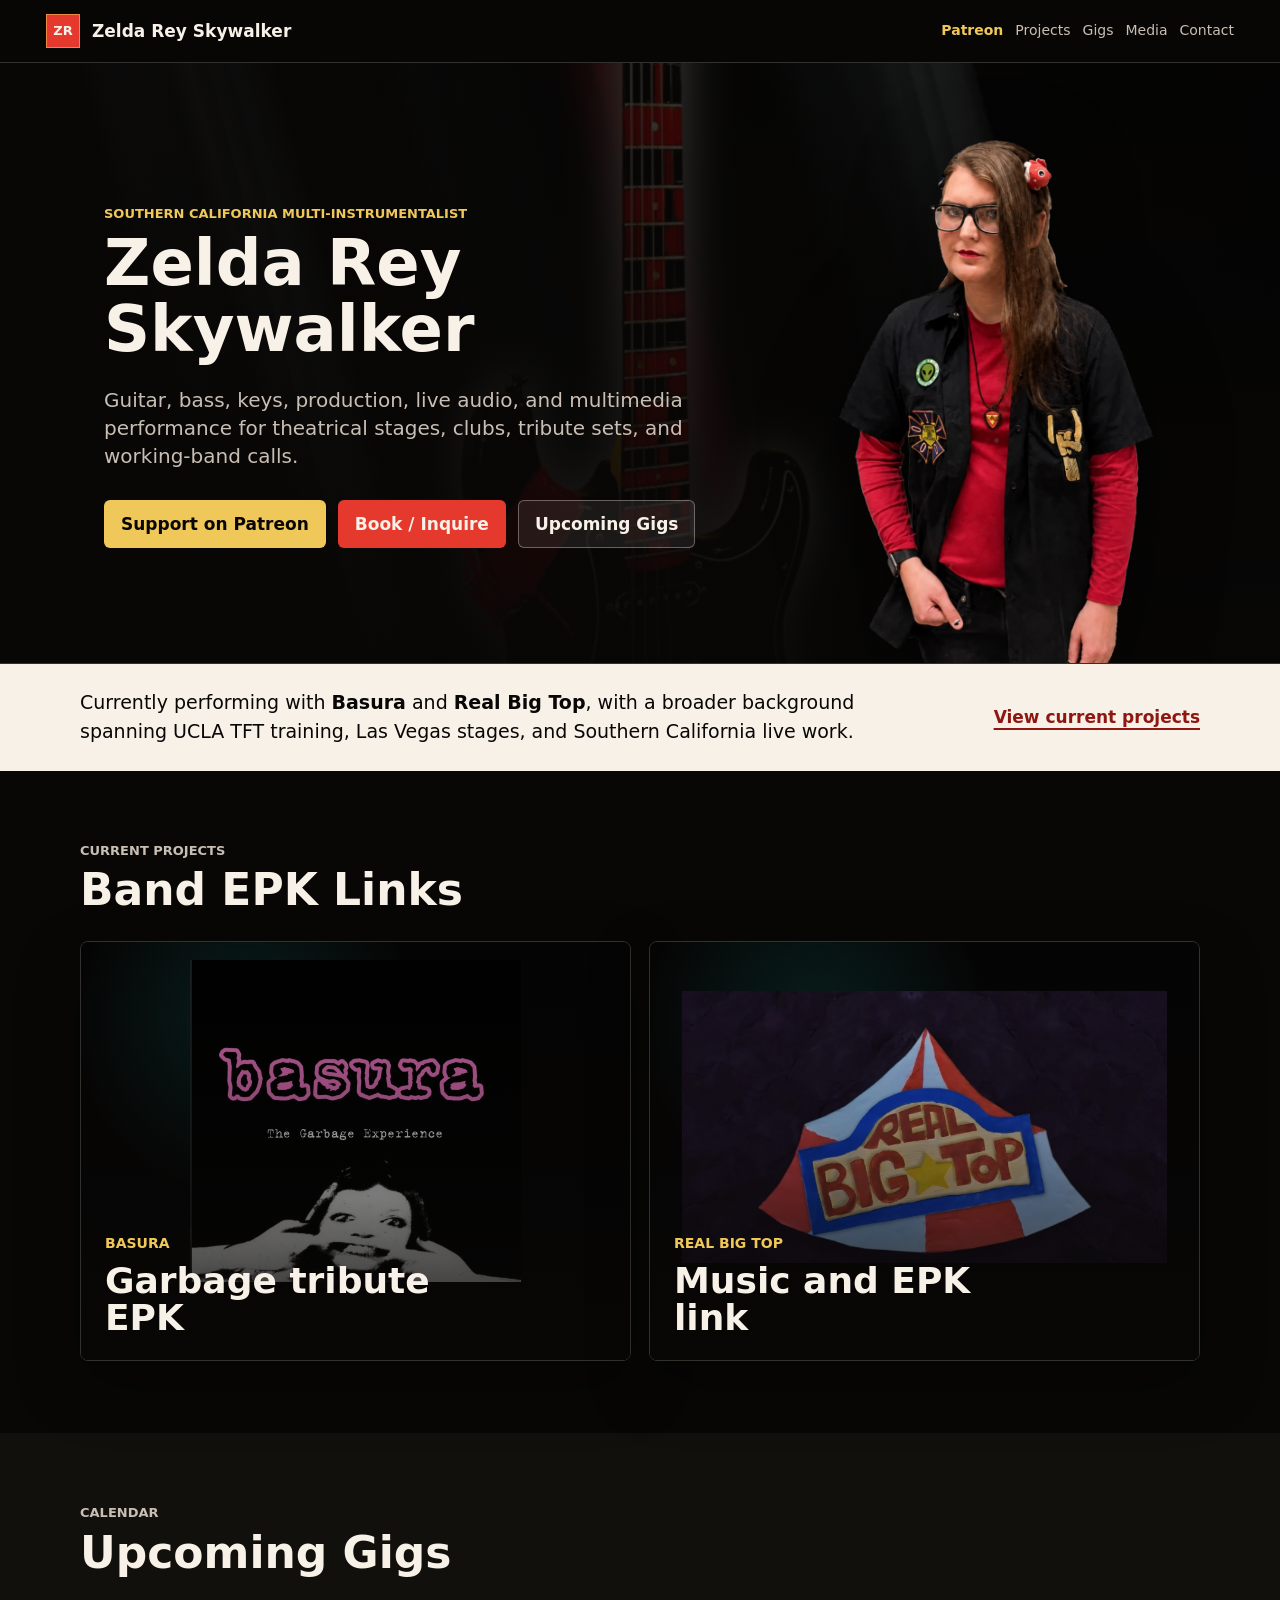
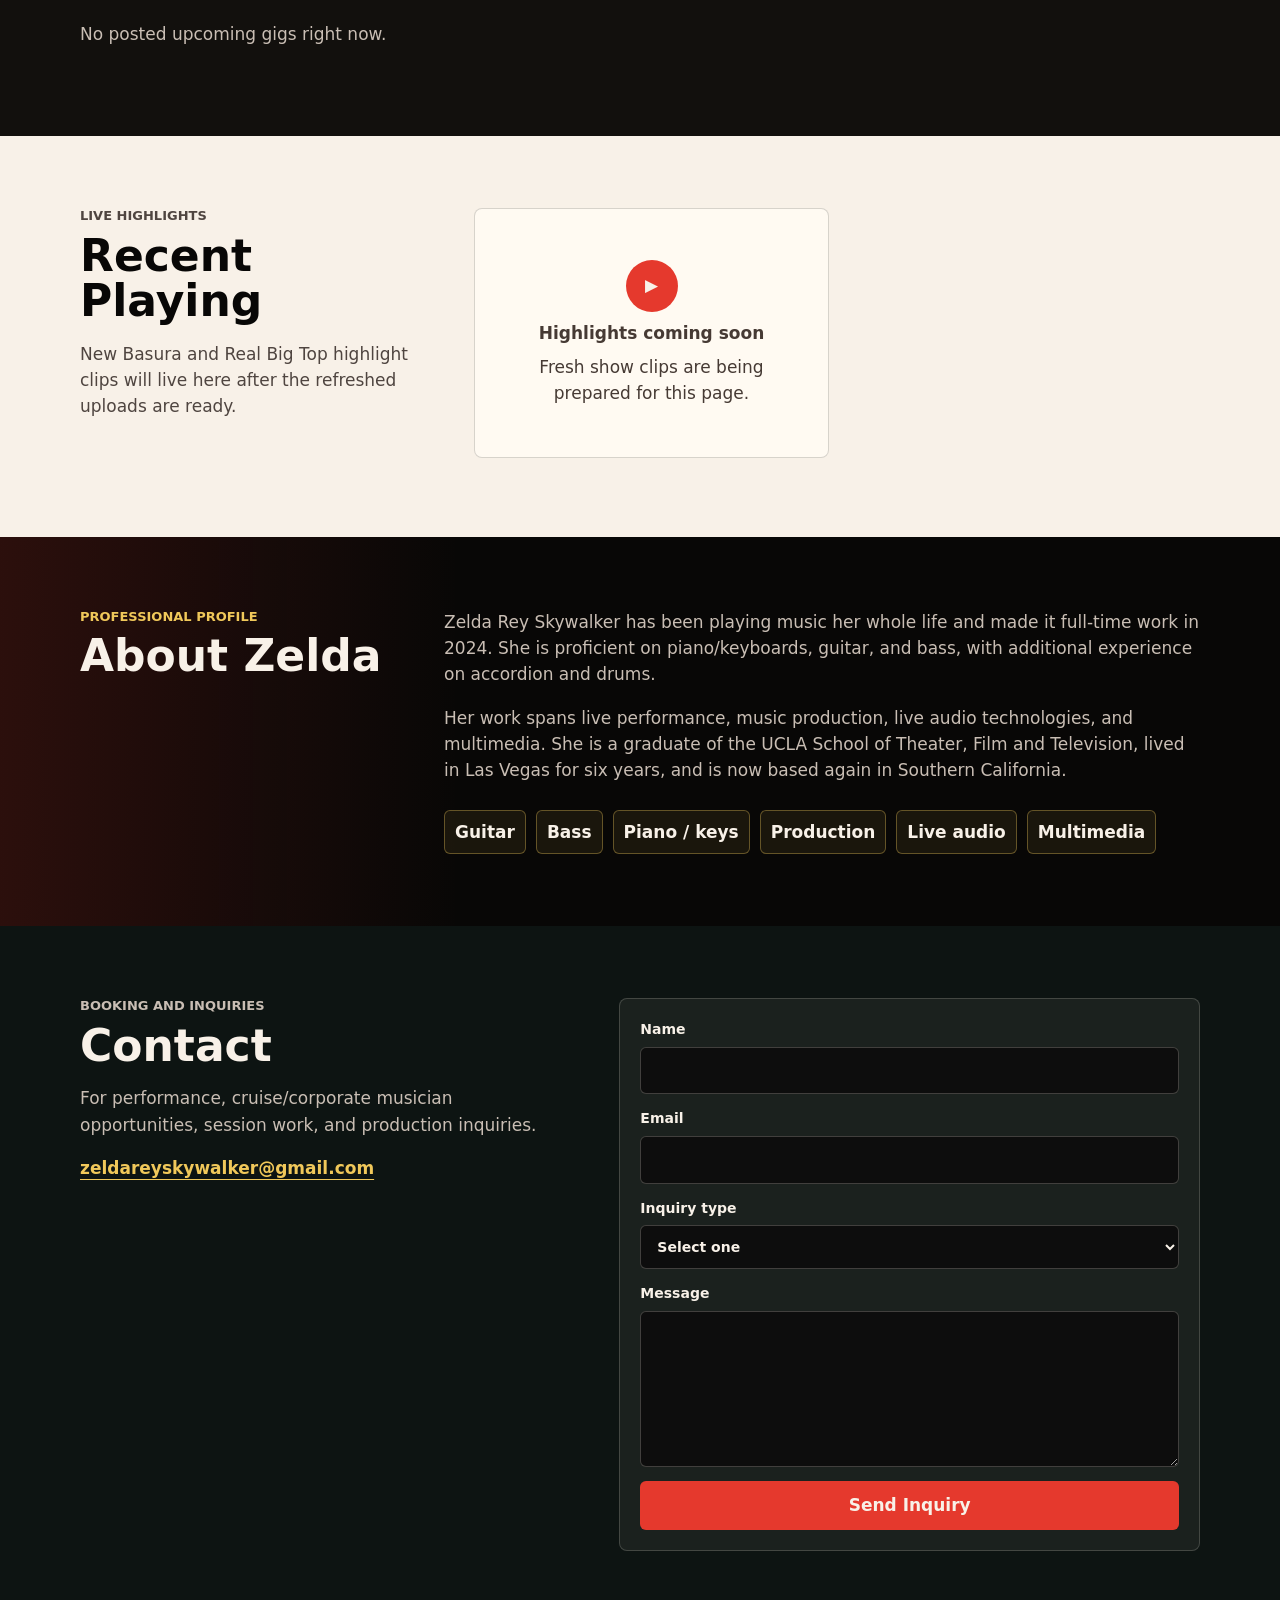
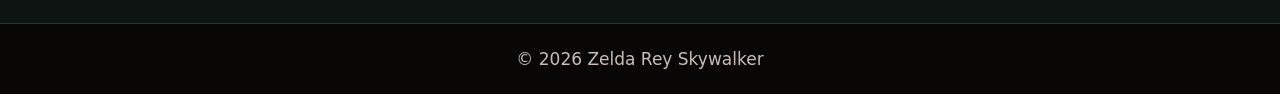
==== index.html @ 0ec8d5be "Add Patreon links" ====
<!doctype html>
<html lang="en">
  <head>
    <meta charset="utf-8">
    <meta name="viewport" content="width=device-width, initial-scale=1">
    <title>Zelda Rey Skywalker | Musician EPK</title>
    <meta
      name="description"
      content="Zelda Rey Skywalker is a Southern California musician available for guitar, bass, keys, live performance, production, and multimedia work."
    >
    <meta property="og:title" content="Zelda Rey Skywalker | Musician EPK">
    <meta
      property="og:description"
      content="Guitar, bass, keys, production, live audio, and multimedia performance."
    >
    <meta property="og:type" content="website">
    <meta property="og:image" content="assets/zelda-stage-headshot.webp">
    <link rel="icon" href="assets/favicon.svg" type="image/svg+xml">
    <link rel="stylesheet" href="styles.css">
  </head>
  <body>
    <a class="skip-link" href="#main">Skip to content</a>

    <header class="site-header" aria-label="Primary">
      <a class="brand" href="#top" aria-label="Zelda Rey Skywalker home">
        <span class="brand-mark" aria-hidden="true">ZR</span>
        <span>Zelda Rey Skywalker</span>
      </a>
      <nav class="nav-links" aria-label="Site">
        <a class="nav-patreon" href="https://www.patreon.com/cw/ZeldaReySkywalker/posts" target="_blank" rel="noreferrer">Patreon</a>
        <a href="#projects">Projects</a>
        <a href="#gigs">Gigs</a>
        <a href="#media">Media</a>
        <a href="#contact">Contact</a>
      </nav>
    </header>

    <main id="main">
      <section class="hero" id="top" aria-labelledby="hero-title">
        <img
          class="hero-bg"
          src="assets/guitar-lights.webp"
          alt=""
          width="1800"
          height="1200"
          aria-hidden="true"
        >
        <div class="hero-inner">
          <div class="hero-copy">
            <p class="eyebrow">Southern California multi-instrumentalist</p>
            <h1 id="hero-title"><span>Zelda Rey</span><span>Skywalker</span></h1>
            <p class="lede">
              Guitar, bass, keys, production, live audio, and multimedia performance
              for theatrical stages, clubs, tribute sets, and working-band calls.
            </p>
            <div class="hero-actions" aria-label="Primary actions">
              <a class="button button-support" href="https://www.patreon.com/cw/ZeldaReySkywalker/posts" target="_blank" rel="noreferrer">Support on Patreon</a>
              <a class="button button-primary" href="#contact">Book / Inquire</a>
              <a class="button button-secondary" href="#gigs">Upcoming Gigs</a>
            </div>
          </div>

          <div class="hero-portrait" aria-label="Portrait of Zelda Rey Skywalker">
            <img
              src="assets/zelda-promo-cutout.webp"
              alt="Zelda Rey Skywalker in a black shirt and red top"
              width="900"
              height="1200"
            >
          </div>
        </div>
      </section>

      <section class="section intro-band" aria-label="Current focus">
        <div class="section-inner intro-grid">
          <p>
            Currently performing with <strong>Basura</strong> and
            <strong>Real Big Top</strong>, with a broader background spanning
            UCLA TFT training, Las Vegas stages, and Southern California live work.
          </p>
          <a class="inline-link" href="#projects">View current projects</a>
        </div>
      </section>

      <section class="section" id="projects" aria-labelledby="projects-title">
        <div class="section-inner">
          <div class="section-heading">
            <p class="eyebrow">Current projects</p>
            <h2 id="projects-title">Band EPK Links</h2>
          </div>

          <div class="project-grid">
            <a
              class="project-card project-card-logo project-card-basura"
              href="https://basuragarbagetribute.bandzoogle.com/"
              target="_blank"
              rel="noreferrer"
            >
              <img
                src="assets/basura-logo.webp"
                alt="Basura logo"
                width="1200"
                height="1166"
                loading="lazy"
              >
              <span class="project-label">Basura</span>
              <strong>Garbage tribute EPK</strong>
            </a>

            <a
              class="project-card project-card-logo project-card-rbt"
              href="https://distrokid.com/hyperfollow/realbigtop/greatest-bits-volume-one-2"
              target="_blank"
              rel="noreferrer"
            >
              <img
                src="assets/real-big-top-logo.webp"
                alt="Real Big Top logo"
                width="1280"
                height="720"
                loading="lazy"
              >
              <span class="project-label">Real Big Top</span>
              <strong>Music and EPK link</strong>
            </a>
          </div>
        </div>
      </section>

      <section class="section gigs-section" id="gigs" aria-labelledby="gigs-title">
        <div class="section-inner">
          <div class="section-heading heading-split">
            <div>
              <p class="eyebrow">Calendar</p>
              <h2 id="gigs-title">Upcoming Gigs</h2>
            </div>
          </div>

          <div class="gig-list" id="gig-list" aria-live="polite">
            <p class="loading">Loading upcoming dates...</p>
          </div>

          <noscript>
            <p class="fallback-note">Enable JavaScript to view the current gig list.</p>
          </noscript>
        </div>
      </section>

      <section class="section media-section" id="media" aria-labelledby="media-title">
        <div class="section-inner media-layout">
          <div class="section-heading">
            <p class="eyebrow">Live highlights</p>
            <h2 id="media-title">Recent Playing</h2>
            <p>
              New Basura and Real Big Top highlight clips will live here after
              the refreshed uploads are ready.
            </p>
          </div>

          <div class="video-grid" id="video-grid" aria-live="polite">
            <div class="empty-state">
              <span aria-hidden="true">▶</span>
              <strong>Highlights coming soon</strong>
              <p>Fresh show clips are being prepared for this page.</p>
            </div>
          </div>
        </div>
      </section>

      <section class="section about-section" id="about" aria-labelledby="about-title">
        <div class="section-inner about-grid">
          <div>
            <p class="eyebrow">Professional profile</p>
            <h2 id="about-title">About Zelda</h2>
          </div>
          <div class="about-copy">
            <p>
              Zelda Rey Skywalker has been playing music her whole life and made
              it full-time work in 2024. She is proficient on piano/keyboards,
              guitar, and bass, with additional experience on accordion and drums.
            </p>
            <p>
              Her work spans live performance, music production, live audio
              technologies, and multimedia. She is a graduate of the UCLA
              School of Theater, Film and Television, lived in Las Vegas for six
              years, and is now based again in Southern California.
            </p>

            <ul class="skill-list" aria-label="Skills">
              <li>Guitar</li>
              <li>Bass</li>
              <li>Piano / keys</li>
              <li>Production</li>
              <li>Live audio</li>
              <li>Multimedia</li>
            </ul>
          </div>
        </div>
      </section>

      <section class="section contact-section" id="contact" aria-labelledby="contact-title">
        <div class="section-inner contact-grid">
          <div class="contact-copy">
            <p class="eyebrow">Booking and inquiries</p>
            <h2 id="contact-title">Contact</h2>
            <p>
              For performance, cruise/corporate musician opportunities, session
              work, and production inquiries.
            </p>
            <a class="email-link" href="mailto:zeldareyskywalker@gmail.com?subject=--Zelda%20Website%20Inquiry--">
              zeldareyskywalker@gmail.com
            </a>
          </div>

          <form class="contact-form" name="contact" method="POST" data-netlify="true" netlify-honeypot="bot-field" action="/thank-you.html">
            <input type="hidden" name="form-name" value="contact">
            <input type="hidden" name="subject" value="--Zelda Website Inquiry--">
            <p class="hidden">
              <label>Leave this empty: <input name="bot-field"></label>
            </p>

            <label>
              Name
              <input name="name" autocomplete="name" required>
            </label>

            <label>
              Email
              <input type="email" name="email" autocomplete="email" required>
            </label>

            <label>
              Inquiry type
              <select name="inquiry_type" required>
                <option value="">Select one</option>
                <option>Booking</option>
                <option>Cruise / corporate work</option>
                <option>Session / production</option>
                <option>Press / EPK</option>
                <option>Other</option>
              </select>
            </label>

            <label>
              Message
              <textarea name="message" rows="6" required></textarea>
            </label>

            <button class="button button-primary" type="submit">Send Inquiry</button>
          </form>
        </div>
      </section>
    </main>

    <footer class="site-footer">
      <p>© <span id="year"></span> Zelda Rey Skywalker</p>
    </footer>

    <script src="app.js" defer></script>
  </body>
</html>
---- styles.css ----
:root {
  color-scheme: dark;
  --ink: #080706;
  --ink-soft: #14100e;
  --paper: #f8f1e8;
  --muted: #c9beb4;
  --red: #e5392d;
  --red-dark: #8f1712;
  --teal: #14b7ad;
  --gold: #f0c85a;
  --coral: #ef7d52;
  --line: rgba(248, 241, 232, 0.18);
  --shadow: 0 24px 60px rgba(0, 0, 0, 0.34);
  --max: 1120px;
}

* {
  box-sizing: border-box;
}

html {
  scroll-behavior: smooth;
}

body {
  margin: 0;
  background: var(--ink);
  color: var(--paper);
  font-family: Avenir Next, Avenir, Inter, Segoe UI, system-ui, sans-serif;
  font-size: 17px;
  line-height: 1.55;
  overflow-x: hidden;
}

img {
  display: block;
  max-width: 100%;
  height: auto;
}

a {
  color: inherit;
}

button,
input,
select,
textarea {
  font: inherit;
}

.skip-link {
  position: absolute;
  left: 16px;
  top: 12px;
  z-index: 20;
  transform: translateY(-150%);
  background: var(--paper);
  color: var(--ink);
  padding: 8px 12px;
}

.skip-link:focus {
  transform: translateY(0);
}

.site-header {
  position: sticky;
  top: 0;
  z-index: 10;
  display: flex;
  align-items: center;
  justify-content: space-between;
  gap: 24px;
  padding: 14px clamp(18px, 4vw, 46px);
  background: rgba(8, 7, 6, 0.78);
  border-bottom: 1px solid var(--line);
  backdrop-filter: blur(18px);
}

.brand,
.nav-links {
  display: flex;
  align-items: center;
  gap: 12px;
}

.brand {
  text-decoration: none;
  font-weight: 800;
}

.brand-mark {
  display: grid;
  place-items: center;
  width: 34px;
  height: 34px;
  border: 1px solid rgba(240, 200, 90, 0.55);
  background: var(--red);
  color: var(--paper);
  font-size: 13px;
}

.nav-links a {
  color: var(--muted);
  font-size: 14px;
  text-decoration: none;
}

.nav-links a:hover,
.nav-links a:focus-visible {
  color: var(--paper);
}

.nav-patreon {
  color: var(--gold) !important;
  font-weight: 850;
}

.nav-patreon:hover,
.nav-patreon:focus-visible {
  color: #ffe18b !important;
}

.hero {
  position: relative;
  min-height: 600px;
  overflow: hidden;
  border-bottom: 1px solid var(--line);
  background: var(--ink);
}

.hero::after {
  content: "";
  position: absolute;
  inset: 0;
  background:
    linear-gradient(90deg, rgba(8, 7, 6, 0.96) 0%, rgba(8, 7, 6, 0.78) 38%, rgba(8, 7, 6, 0.35) 100%),
    linear-gradient(0deg, rgba(8, 7, 6, 0.9), rgba(8, 7, 6, 0.16));
}

.hero-bg {
  position: absolute;
  inset: 0;
  width: 100%;
  height: 100%;
  object-fit: cover;
  object-position: center;
  opacity: 0.78;
}

.hero-inner {
  position: relative;
  z-index: 1;
  display: grid;
  grid-template-columns: minmax(0, 1fr) minmax(280px, 420px);
  gap: 36px;
  align-items: center;
  max-width: var(--max);
  min-height: 600px;
  margin: 0 auto;
  padding: 44px 24px 0;
}

.hero-copy {
  align-self: center;
  max-width: 720px;
  padding: 18px 0 34px;
}

.eyebrow {
  margin: 0 0 10px;
  color: var(--gold);
  font-size: 13px;
  font-weight: 800;
  line-height: 1.2;
  text-transform: uppercase;
}

h1,
h2,
h3,
p {
  overflow-wrap: anywhere;
}

h1,
h2,
h3 {
  margin: 0;
  line-height: 1.02;
  font-weight: 900;
}

h1 {
  max-width: 9ch;
  font-size: 64px;
}

h1 span {
  display: block;
}

h2 {
  font-size: 44px;
}

h3 {
  font-size: 24px;
}

.lede {
  max-width: 680px;
  margin: 24px 0 0;
  color: var(--muted);
  font-size: 20px;
  line-height: 1.4;
}

.hero-actions,
.button-row {
  display: flex;
  flex-wrap: wrap;
  gap: 12px;
  margin-top: 30px;
}

.button {
  display: inline-flex;
  min-height: 44px;
  align-items: center;
  justify-content: center;
  padding: 10px 16px;
  border: 1px solid transparent;
  border-radius: 6px;
  font-weight: 800;
  text-decoration: none;
  cursor: pointer;
}

.button-primary {
  background: var(--red);
  color: var(--paper);
}

.button-primary:hover,
.button-primary:focus-visible {
  background: #ff493b;
}

.button-secondary {
  border-color: rgba(248, 241, 232, 0.34);
  background: rgba(248, 241, 232, 0.08);
  color: var(--paper);
}

.button-secondary:hover,
.button-secondary:focus-visible {
  border-color: var(--teal);
}

.button-support {
  border-color: rgba(240, 200, 90, 0.78);
  background: var(--gold);
  color: var(--ink);
}

.button-support:hover,
.button-support:focus-visible {
  background: #ffe18b;
}

.hero-portrait {
  align-self: end;
  min-height: 500px;
}

.hero-portrait img {
  width: min(360px, 38vw);
  margin-left: auto;
  filter: drop-shadow(0 26px 40px rgba(0, 0, 0, 0.55));
}

.section {
  padding: 72px 24px;
}

.section-inner {
  max-width: var(--max);
  margin: 0 auto;
}

.intro-band {
  padding-top: 24px;
  padding-bottom: 24px;
  background: var(--paper);
  color: var(--ink);
}

.intro-grid {
  display: grid;
  grid-template-columns: minmax(0, 1fr) auto;
  gap: 24px;
  align-items: center;
}

.intro-grid p {
  max-width: 780px;
  margin: 0;
  font-size: 19px;
}

.inline-link {
  color: var(--red-dark);
  font-weight: 850;
  text-decoration-thickness: 2px;
  text-underline-offset: 5px;
  white-space: nowrap;
}

.section-heading {
  max-width: 740px;
  margin-bottom: 28px;
}

.section-heading p {
  color: var(--muted);
}

.heading-split {
  display: flex;
  max-width: none;
  align-items: end;
  justify-content: space-between;
  gap: 24px;
}

.section-note {
  max-width: 320px;
  margin: 0;
  color: var(--muted);
  font-size: 15px;
}

.project-grid {
  display: grid;
  grid-template-columns: repeat(2, minmax(0, 1fr));
  gap: 18px;
}

.project-card {
  position: relative;
  display: grid;
  min-height: 420px;
  overflow: hidden;
  align-content: end;
  padding: 24px;
  border: 1px solid var(--line);
  border-radius: 8px;
  color: var(--paper);
  text-decoration: none;
  box-shadow: var(--shadow);
}

.project-card::after {
  content: "";
  position: absolute;
  inset: 0;
  background: linear-gradient(0deg, rgba(8, 7, 6, 0.95) 0%, rgba(8, 7, 6, 0.46) 46%, rgba(8, 7, 6, 0.12) 100%);
}

.project-card img {
  position: absolute;
  inset: 0;
  width: 100%;
  height: 100%;
  object-fit: cover;
  transition: transform 220ms ease;
}

.project-card-logo img {
  object-fit: contain;
  padding: 32px 32px 78px;
  background:
    radial-gradient(circle at 30% 20%, rgba(20, 183, 173, 0.18), transparent 34%),
    #050404;
}

.project-card-basura img {
  padding-top: 18px;
}

.project-card:hover img,
.project-card:focus-visible img {
  transform: scale(1.04);
}

.project-card-rbt img {
  object-position: 50% 46%;
}

.project-label,
.project-card strong {
  position: relative;
  z-index: 1;
}

.project-label {
  color: var(--gold);
  font-size: 14px;
  font-weight: 900;
  text-transform: uppercase;
}

.project-card strong {
  display: block;
  max-width: 13ch;
  margin-top: 8px;
  font-size: 36px;
  line-height: 1.02;
}

.gigs-section {
  background: #12100d;
}

.gig-list {
  display: grid;
  gap: 12px;
}

.gig-card {
  display: grid;
  grid-template-columns: 160px 1fr auto;
  gap: 18px;
  align-items: center;
  min-height: 88px;
  padding: 16px;
  border: 1px solid var(--line);
  border-left: 5px solid var(--teal);
  border-radius: 8px;
  background: rgba(248, 241, 232, 0.05);
}

.gig-date {
  color: var(--gold);
  font-weight: 900;
}

.gig-band {
  display: block;
  font-weight: 900;
}

.gig-location {
  color: var(--muted);
}

.ticket-link {
  border-color: rgba(20, 183, 173, 0.65);
  color: var(--paper);
}

.loading,
.fallback-note {
  color: var(--muted);
}

.media-section {
  background: var(--paper);
  color: var(--ink);
}

.media-section .eyebrow {
  color: var(--red-dark);
}

.media-section .section-heading p {
  color: #4f4540;
}

.media-layout {
  display: grid;
  grid-template-columns: 360px minmax(0, 1fr);
  gap: 34px;
  align-items: start;
}

.video-grid {
  display: grid;
  grid-template-columns: repeat(2, minmax(0, 1fr));
  gap: 16px;
}

.video-card,
.empty-state {
  min-height: 250px;
  border-radius: 8px;
  border: 1px solid rgba(8, 7, 6, 0.16);
  background: #fffaf2;
}

.empty-state {
  display: grid;
  place-items: center;
  align-content: center;
  gap: 8px;
  padding: 24px;
  color: #463a34;
  text-align: center;
}

.empty-state span {
  display: grid;
  place-items: center;
  width: 52px;
  height: 52px;
  border-radius: 50%;
  background: var(--red);
  color: var(--paper);
}

.empty-state p {
  margin: 0;
}

.video-card {
  overflow: hidden;
}

.video-card iframe {
  width: 100%;
  aspect-ratio: 16 / 9;
  border: 0;
}

.video-card strong {
  display: block;
  padding: 14px;
}

.about-section {
  background:
    linear-gradient(90deg, rgba(229, 57, 45, 0.16), transparent 36%),
    var(--ink);
}

.about-grid {
  display: grid;
  grid-template-columns: 320px minmax(0, 1fr);
  gap: 44px;
}

.about-copy p {
  margin-top: 0;
  color: var(--muted);
}

.skill-list {
  display: flex;
  flex-wrap: wrap;
  gap: 10px;
  padding: 0;
  margin: 26px 0 0;
  list-style: none;
}

.skill-list li {
  padding: 8px 10px;
  border: 1px solid rgba(240, 200, 90, 0.35);
  border-radius: 6px;
  background: rgba(240, 200, 90, 0.08);
  color: var(--paper);
  font-weight: 750;
}

.contact-section {
  background: #0d1412;
}

.contact-grid {
  display: grid;
  grid-template-columns: minmax(0, 0.86fr) minmax(320px, 1fr);
  gap: 40px;
}

.contact-copy p {
  max-width: 480px;
  color: var(--muted);
}

.email-link {
  color: var(--gold);
  font-weight: 850;
  text-underline-offset: 5px;
}

.contact-form {
  display: grid;
  gap: 14px;
  padding: 20px;
  border: 1px solid var(--line);
  border-radius: 8px;
  background: rgba(248, 241, 232, 0.06);
}

.contact-form label {
  display: grid;
  gap: 6px;
  color: var(--paper);
  font-size: 14px;
  font-weight: 800;
}

.contact-form input,
.contact-form select,
.contact-form textarea {
  width: 100%;
  border: 1px solid rgba(248, 241, 232, 0.22);
  border-radius: 6px;
  background: rgba(8, 7, 6, 0.7);
  color: var(--paper);
  padding: 12px;
}

.contact-form textarea {
  resize: vertical;
}

.hidden {
  display: none;
}

.site-footer {
  padding: 22px 24px;
  border-top: 1px solid var(--line);
  color: var(--muted);
  text-align: center;
}

.site-footer p {
  margin: 0;
}

.simple-page {
  display: grid;
  min-height: 100svh;
  place-items: center;
  padding: 24px;
}

.thank-you {
  max-width: 560px;
}

.thank-you p {
  color: var(--muted);
}

@media (max-width: 860px) {
  .site-header,
  .nav-links {
    align-items: flex-start;
  }

  .site-header {
    flex-direction: column;
  }

  .nav-links {
    width: 100%;
    max-width: 380px;
    justify-content: space-between;
    gap: 8px;
  }

  .hero,
  .hero-inner {
    min-height: 540px;
  }

  .hero-inner {
    grid-template-columns: 1fr;
    align-items: center;
    padding-top: 28px;
    padding-bottom: 0;
    overflow: hidden;
  }

  .hero-copy {
    position: relative;
    z-index: 2;
    width: 100%;
    max-width: 580px;
    padding-bottom: 72px;
  }

  h1 {
    font-size: 48px;
  }

  h2 {
    font-size: 36px;
  }

  .lede {
    font-size: 19px;
  }

  .hero-portrait {
    position: absolute;
    right: -52px;
    bottom: 0;
    z-index: 1;
    min-height: 0;
    opacity: 0.62;
  }

  .hero-portrait img {
    width: min(320px, 72vw);
    margin: 0 auto;
  }

  .intro-grid,
  .project-grid,
  .media-layout,
  .about-grid,
  .contact-grid {
    grid-template-columns: 1fr;
  }

  .heading-split {
    display: block;
  }

  .project-card {
    min-height: 340px;
  }

  .gig-card {
    grid-template-columns: 1fr;
  }

  .video-grid {
    grid-template-columns: 1fr;
  }
}

@media (max-width: 520px) {
  body {
    font-size: 16px;
  }

  .brand {
    font-size: 15px;
  }

  .site-header {
    padding-left: 18px;
    padding-right: 18px;
  }

  .nav-links {
    display: grid;
    grid-template-columns: repeat(5, minmax(0, 1fr));
    width: 100%;
    max-width: 430px;
  }

  .nav-links a:nth-child(2),
  .nav-links a:nth-child(3),
  .nav-links a:nth-child(4) {
    text-align: center;
  }

  .nav-links a:nth-child(5) {
    text-align: right;
  }

  .nav-links a {
    font-size: 13px;
  }

  h1 {
    font-size: 40px;
  }

  h2 {
    font-size: 31px;
  }

  .section {
    padding: 54px 18px;
  }

  .hero,
  .hero-inner {
    min-height: 500px;
  }

  .hero-inner {
    padding-left: 20px;
    padding-right: 20px;
    max-width: 100vw;
  }

  .hero-copy {
    max-width: 340px;
    padding-bottom: 54px;
  }

  h1,
  .lede,
  .intro-grid p {
    max-width: 340px;
  }

  .hero-actions {
    width: 100%;
    max-width: 340px;
  }

  .hero-portrait {
    right: -28px;
    opacity: 0.46;
  }

  .hero-portrait img {
    width: min(270px, 68vw);
  }

  .inline-link {
    white-space: normal;
  }

  .intro-band {
    padding-top: 20px;
    padding-bottom: 20px;
  }

  .button,
  .contact-form button {
    width: 100%;
  }

  .project-card strong {
    font-size: 30px;
  }
}
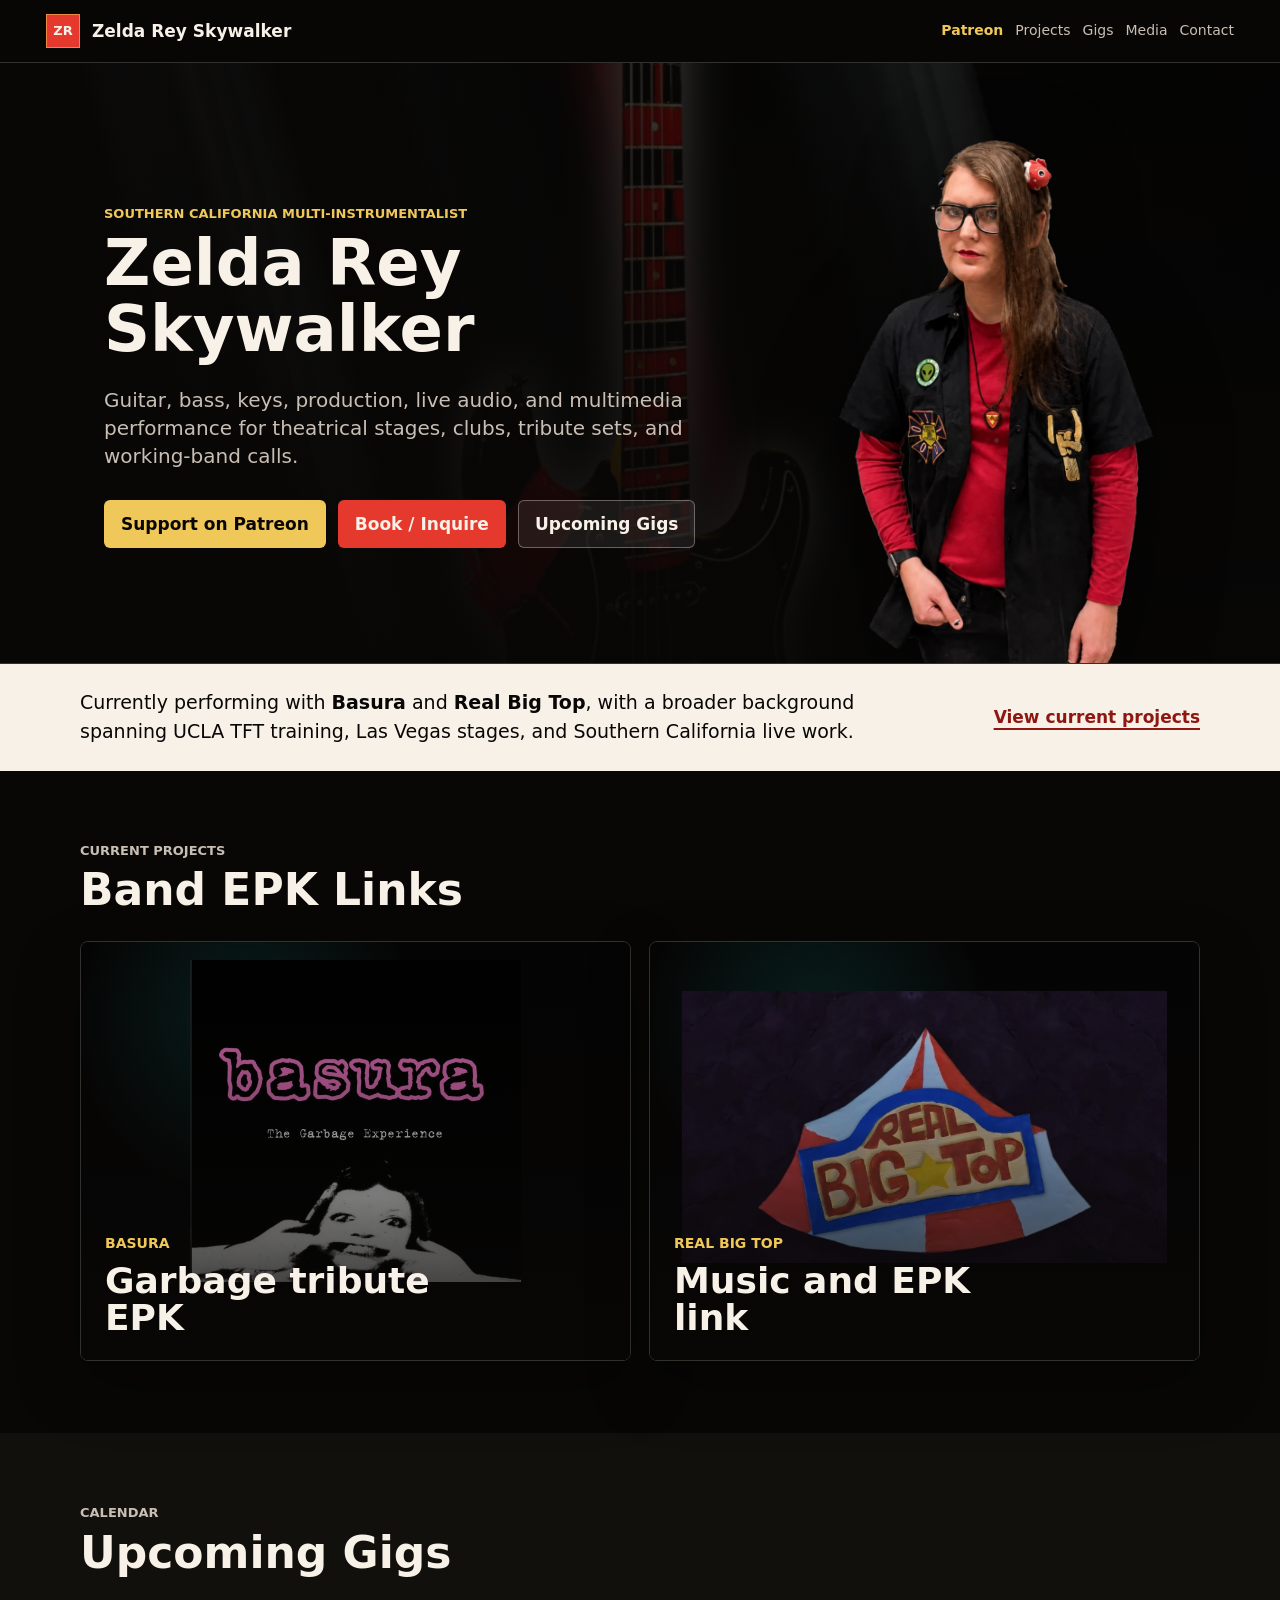
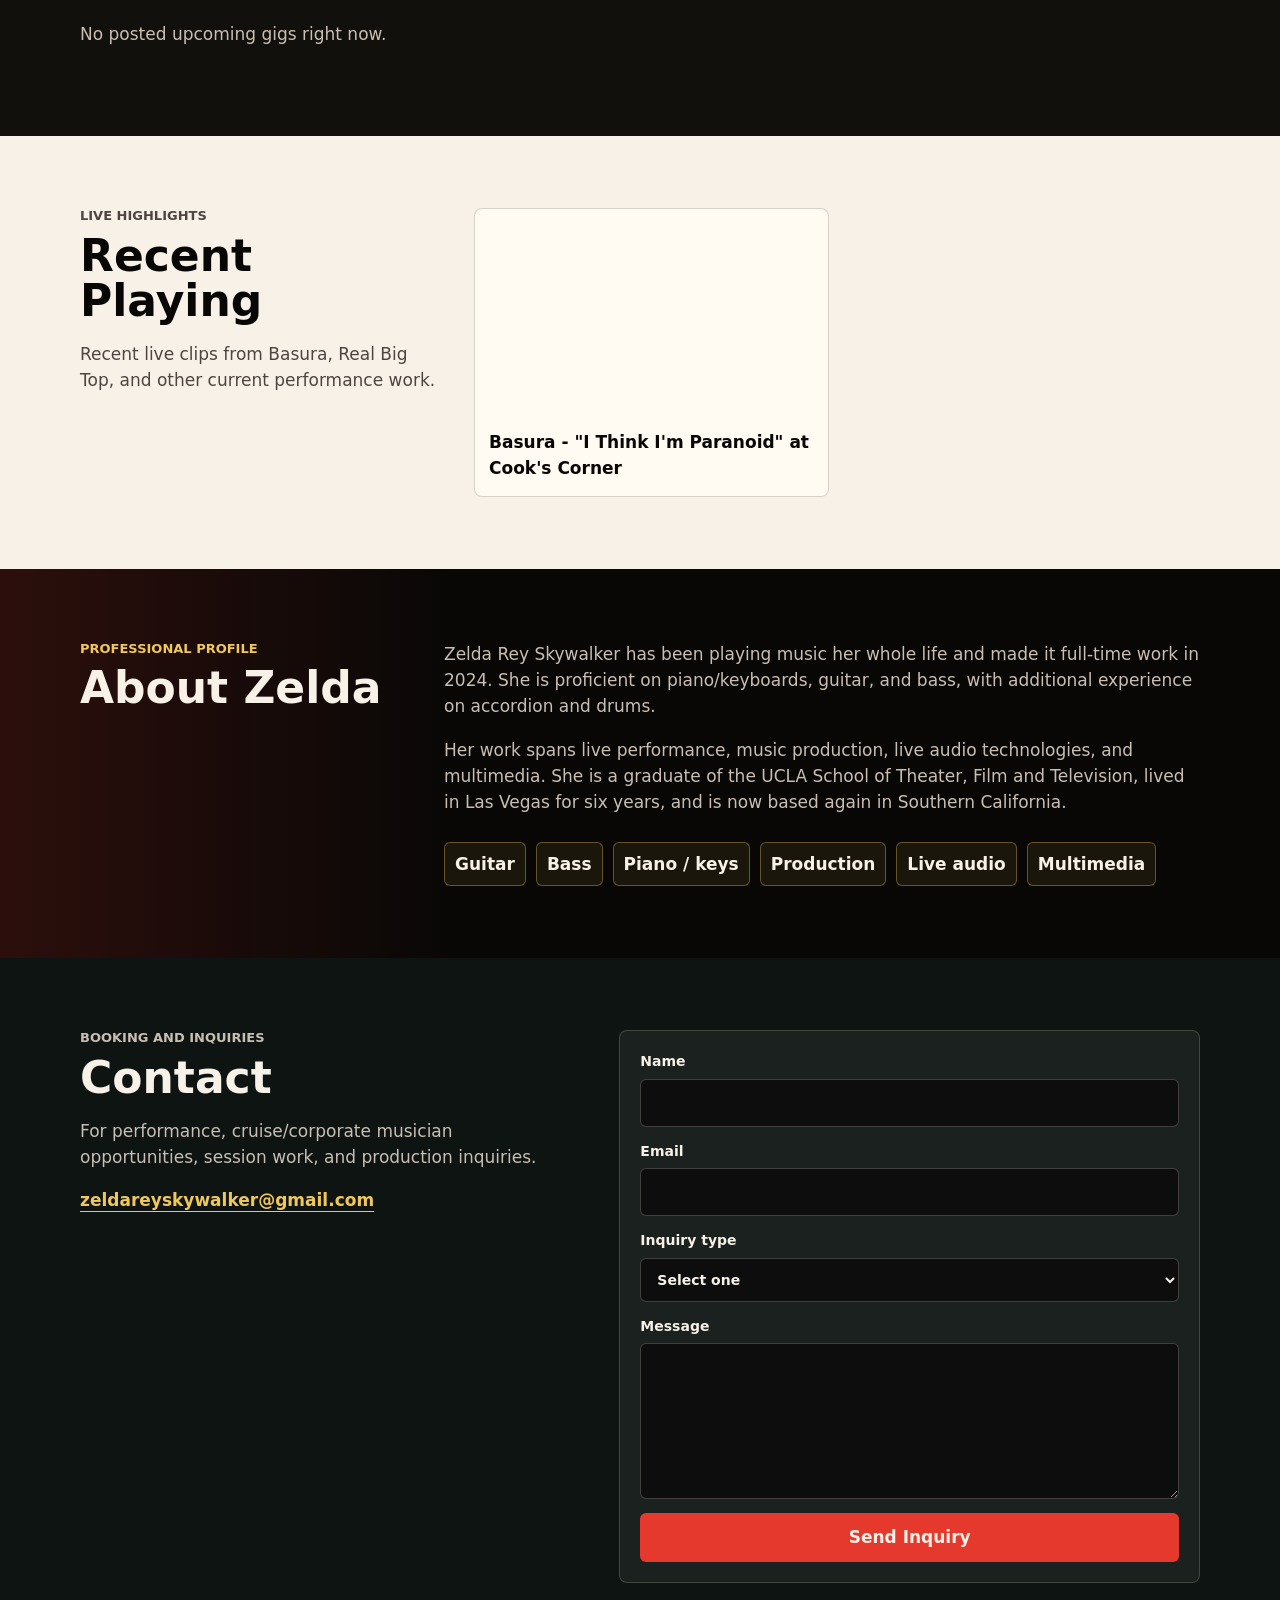
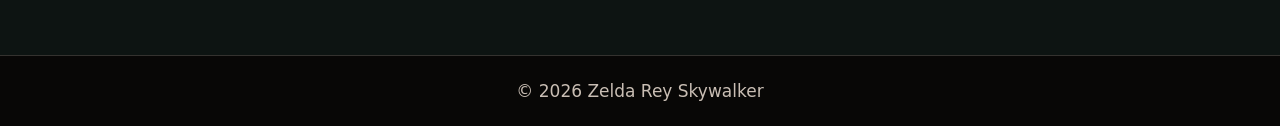
==== commit 7a110ce5: "Add Basura Cook's Corner video" ====
--- a/index.html
+++ b/index.html
@@ -152,8 +152,8 @@
             <p class="eyebrow">Live highlights</p>
             <h2 id="media-title">Recent Playing</h2>
             <p>
-              New Basura and Real Big Top highlight clips will live here after
-              the refreshed uploads are ready.
+              Recent live clips from Basura, Real Big Top, and other current
+              performance work.
             </p>
           </div>
 
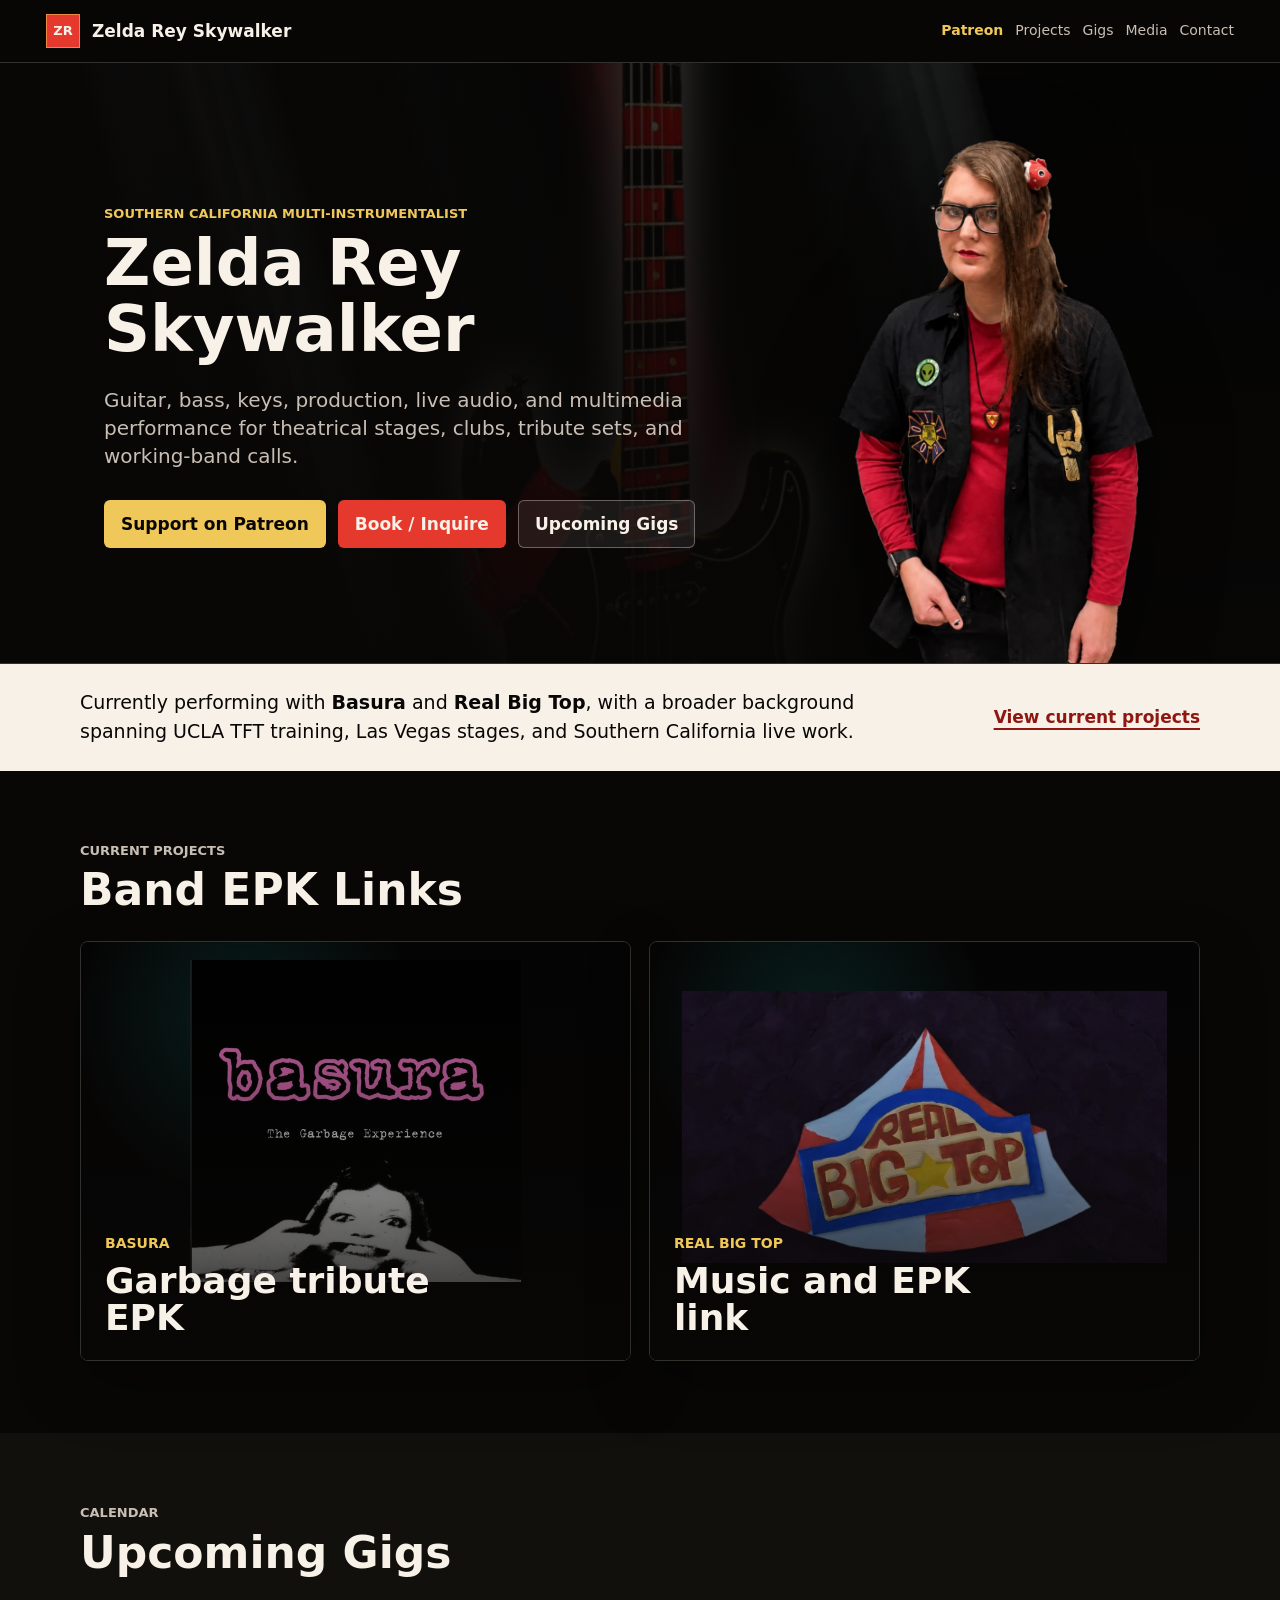
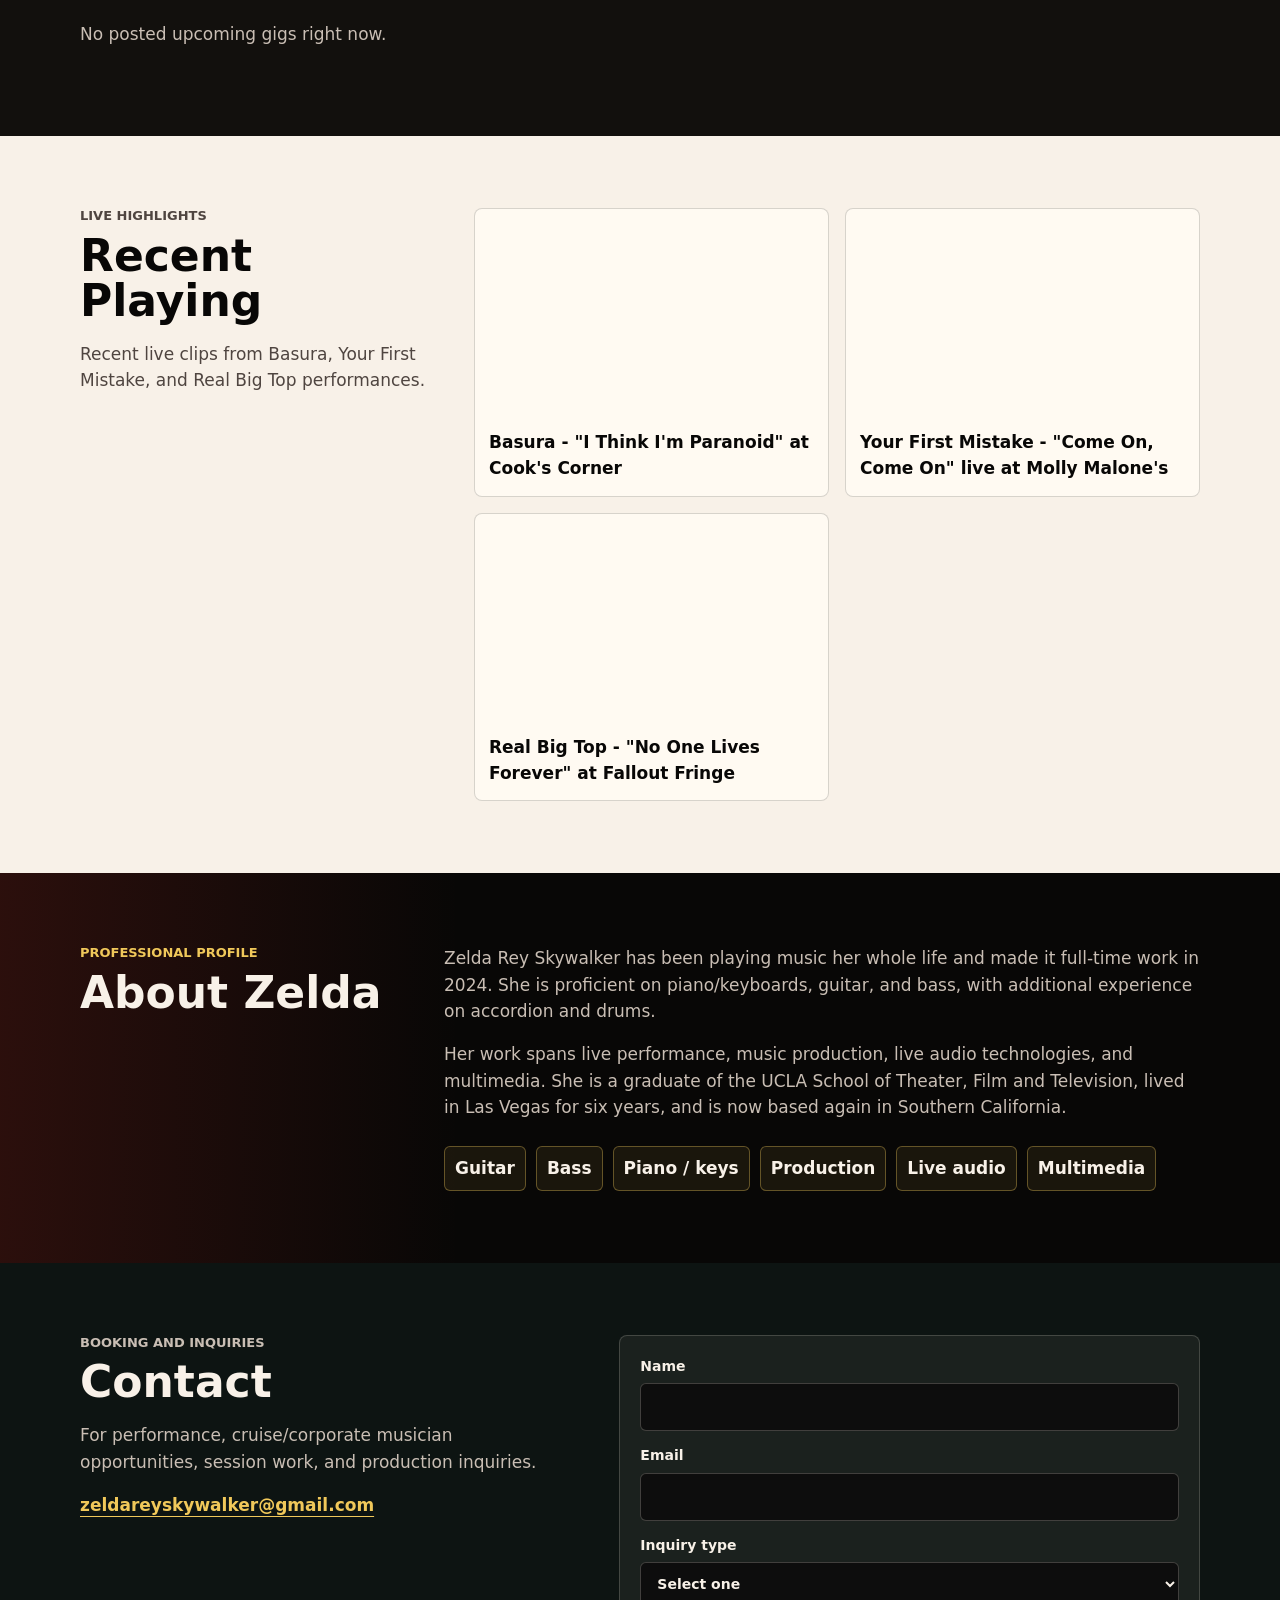
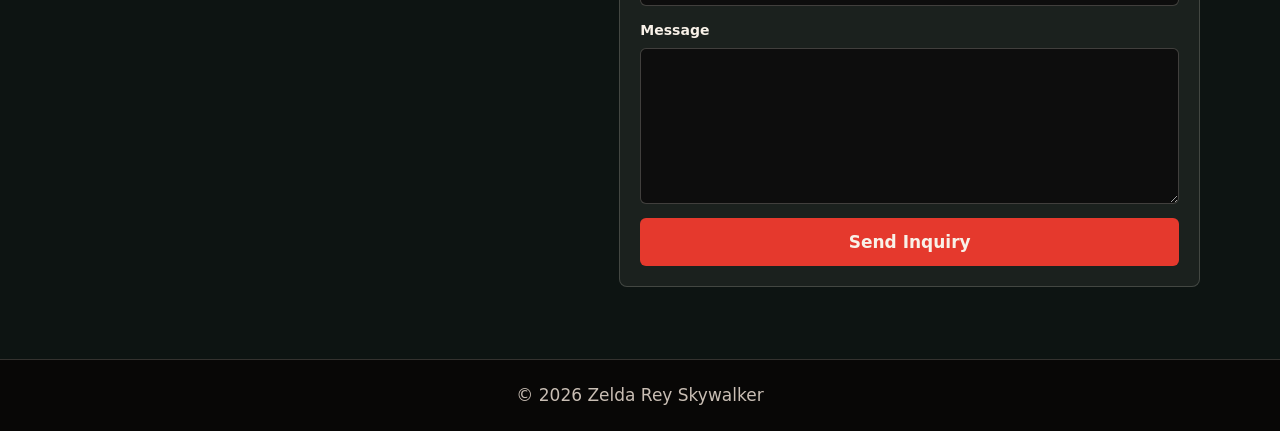
==== commit 49fcec6a: "Feature three live performance videos" ====
--- a/index.html
+++ b/index.html
@@ -152,8 +152,8 @@
             <p class="eyebrow">Live highlights</p>
             <h2 id="media-title">Recent Playing</h2>
             <p>
-              Recent live clips from Basura, Real Big Top, and other current
-              performance work.
+              Recent live clips from Basura, Your First Mistake, and Real Big
+              Top performances.
             </p>
           </div>
 
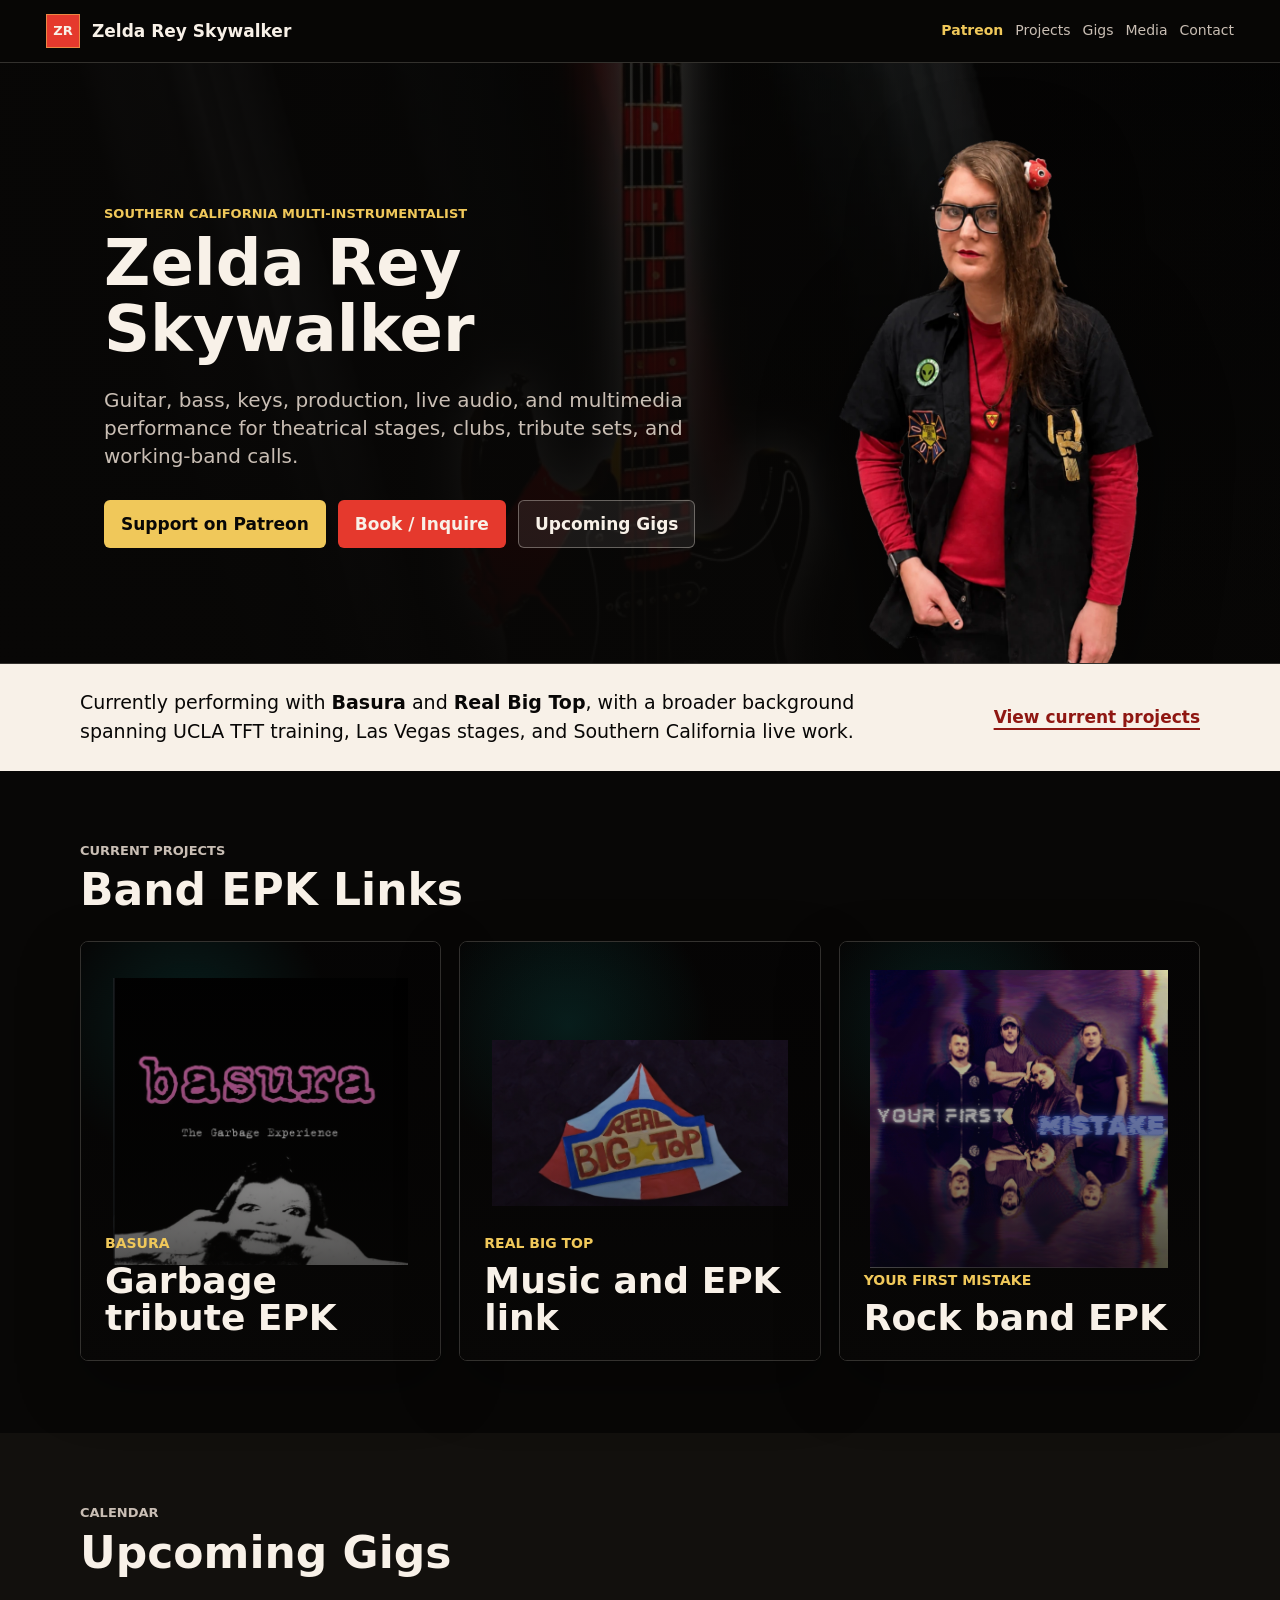
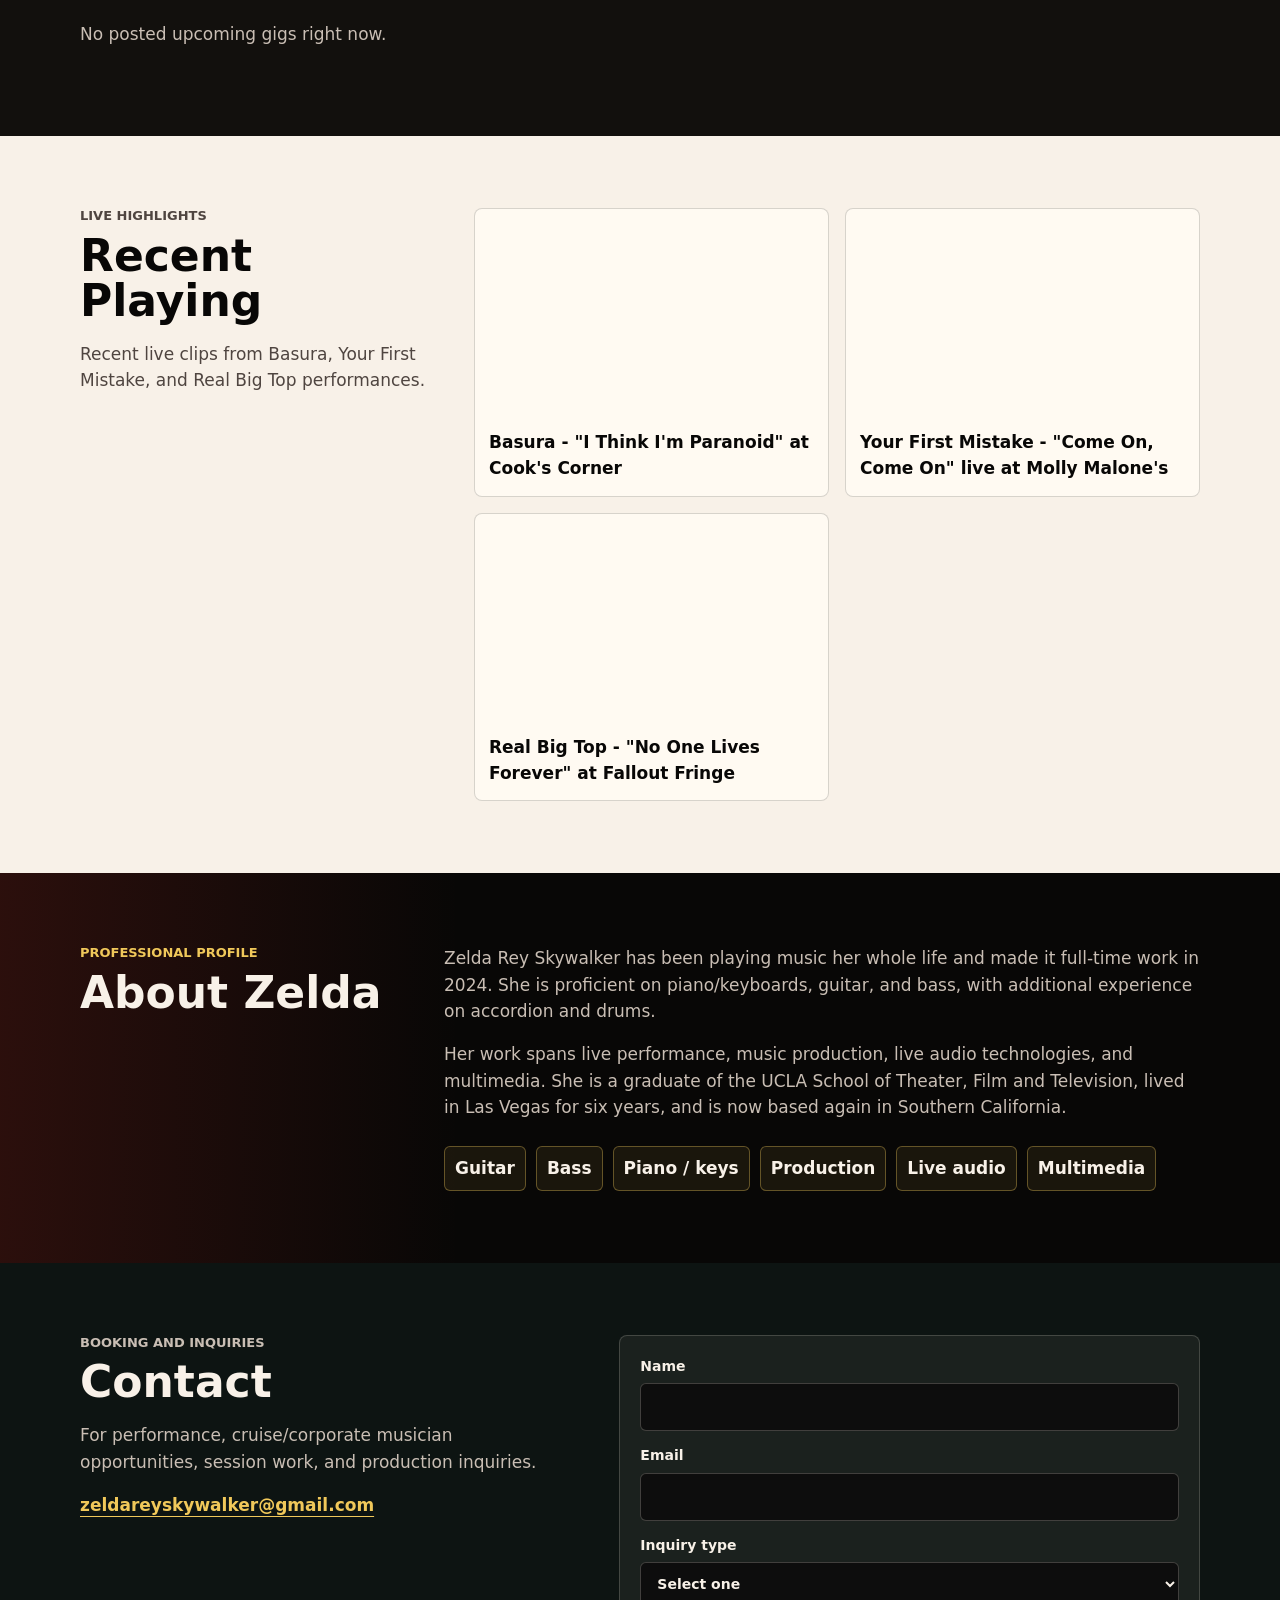
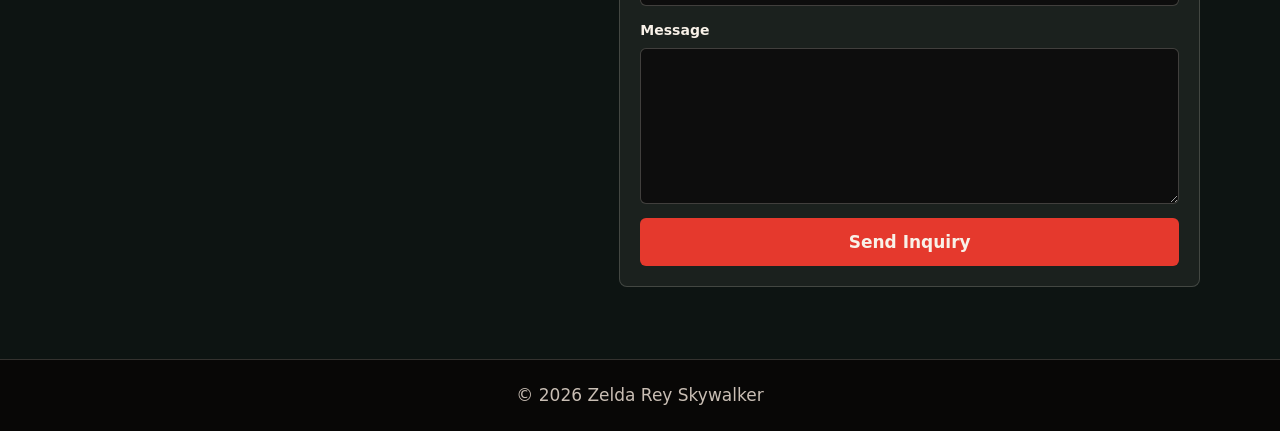
==== commit d06a9481: "Add Your First Mistake EPK link" ====
--- a/index.html
+++ b/index.html
@@ -109,7 +109,7 @@
 
             <a
               class="project-card project-card-logo project-card-rbt"
-              href="https://distrokid.com/hyperfollow/realbigtop/greatest-bits-volume-one-2"
+              href="https://realbigtop.com/"
               target="_blank"
               rel="noreferrer"
             >
@@ -123,6 +123,23 @@
               <span class="project-label">Real Big Top</span>
               <strong>Music and EPK link</strong>
             </a>
+
+            <a
+              class="project-card project-card-logo project-card-yfm"
+              href="https://yfm.zeldareyskywalker.com/"
+              target="_blank"
+              rel="noreferrer"
+            >
+              <img
+                src="assets/your-first-mistake-cover.jpg"
+                alt="Your First Mistake Mistake #1 EP cover"
+                width="1200"
+                height="1200"
+                loading="lazy"
+              >
+              <span class="project-label">Your First Mistake</span>
+              <strong>Rock band EPK</strong>
+            </a>
           </div>
         </div>
       </section>
--- a/styles.css
+++ b/styles.css
@@ -344,7 +344,7 @@
 
 .project-grid {
   display: grid;
-  grid-template-columns: repeat(2, minmax(0, 1fr));
+  grid-template-columns: repeat(3, minmax(0, 1fr));
   gap: 18px;
 }
 
@@ -397,6 +397,10 @@
 
 .project-card-rbt img {
   object-position: 50% 46%;
+}
+
+.project-card-yfm img {
+  padding: 28px 28px 92px;
 }
 
 .project-label,
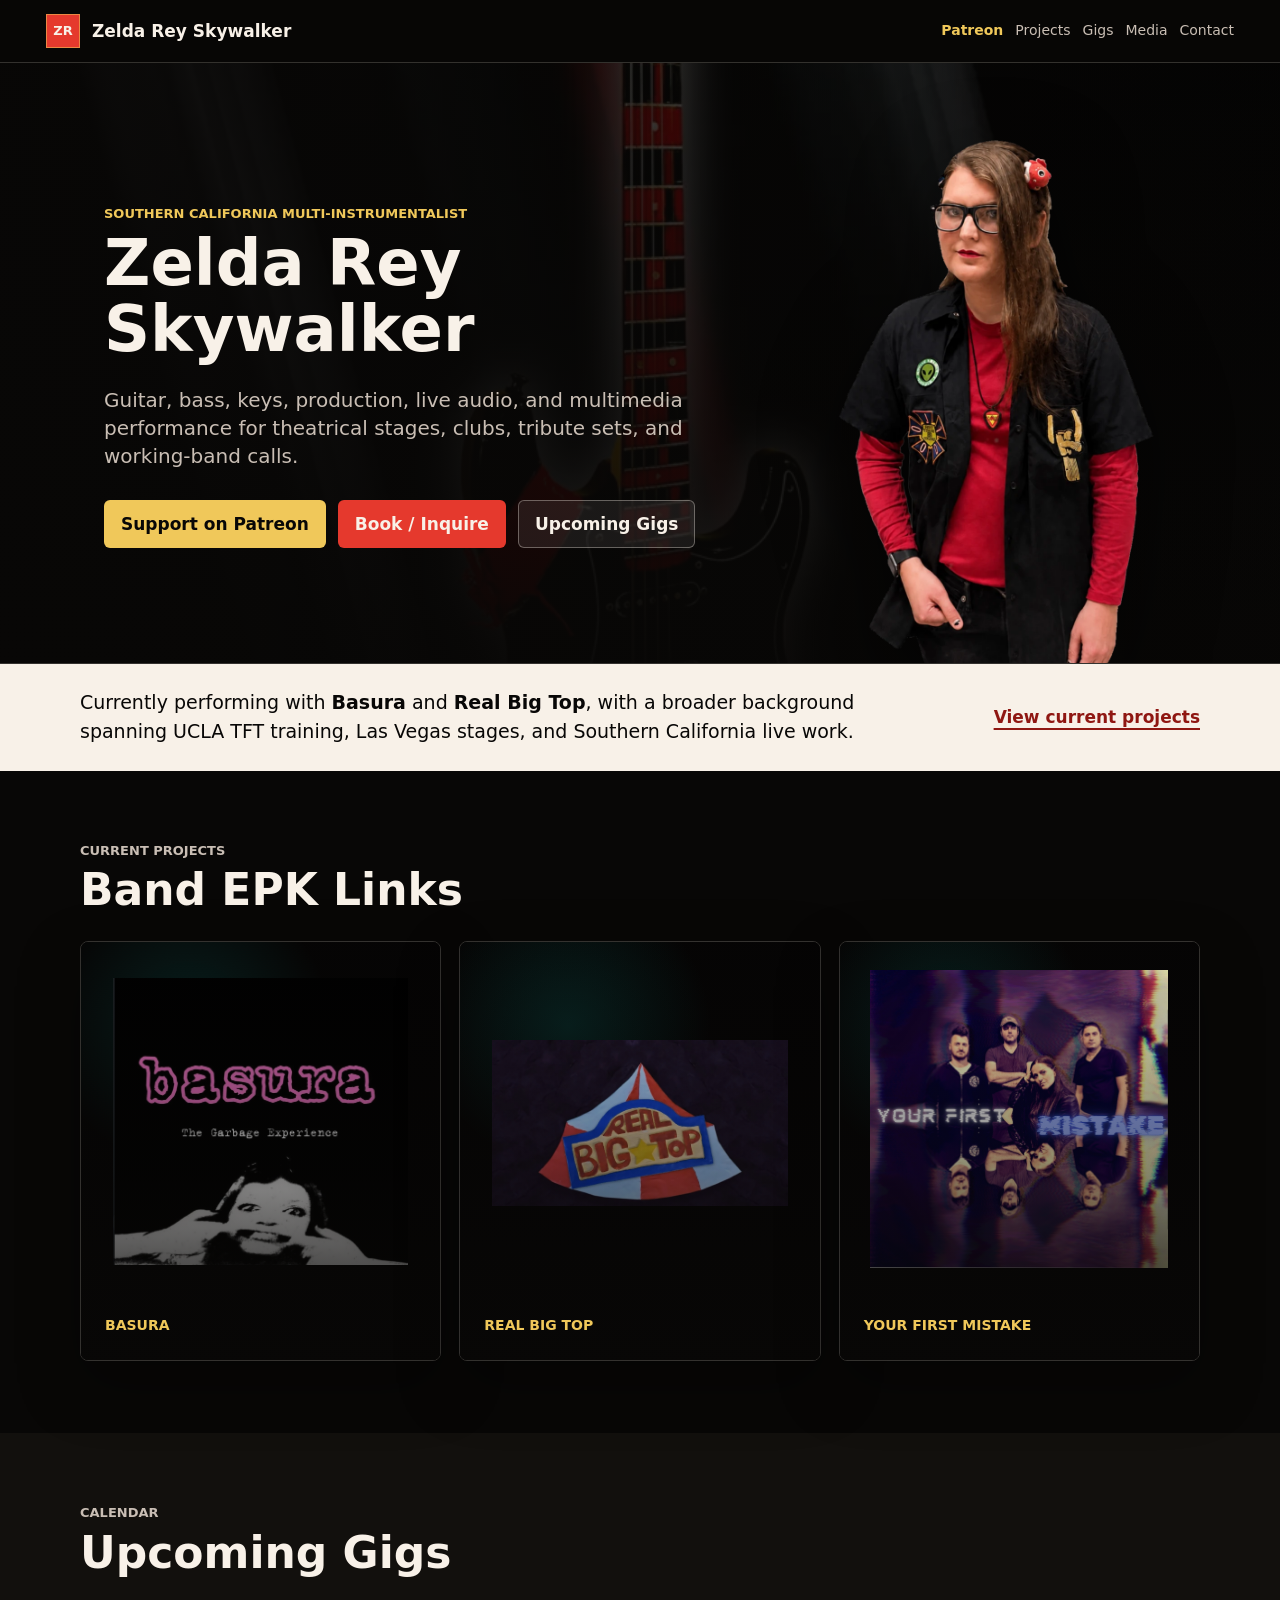
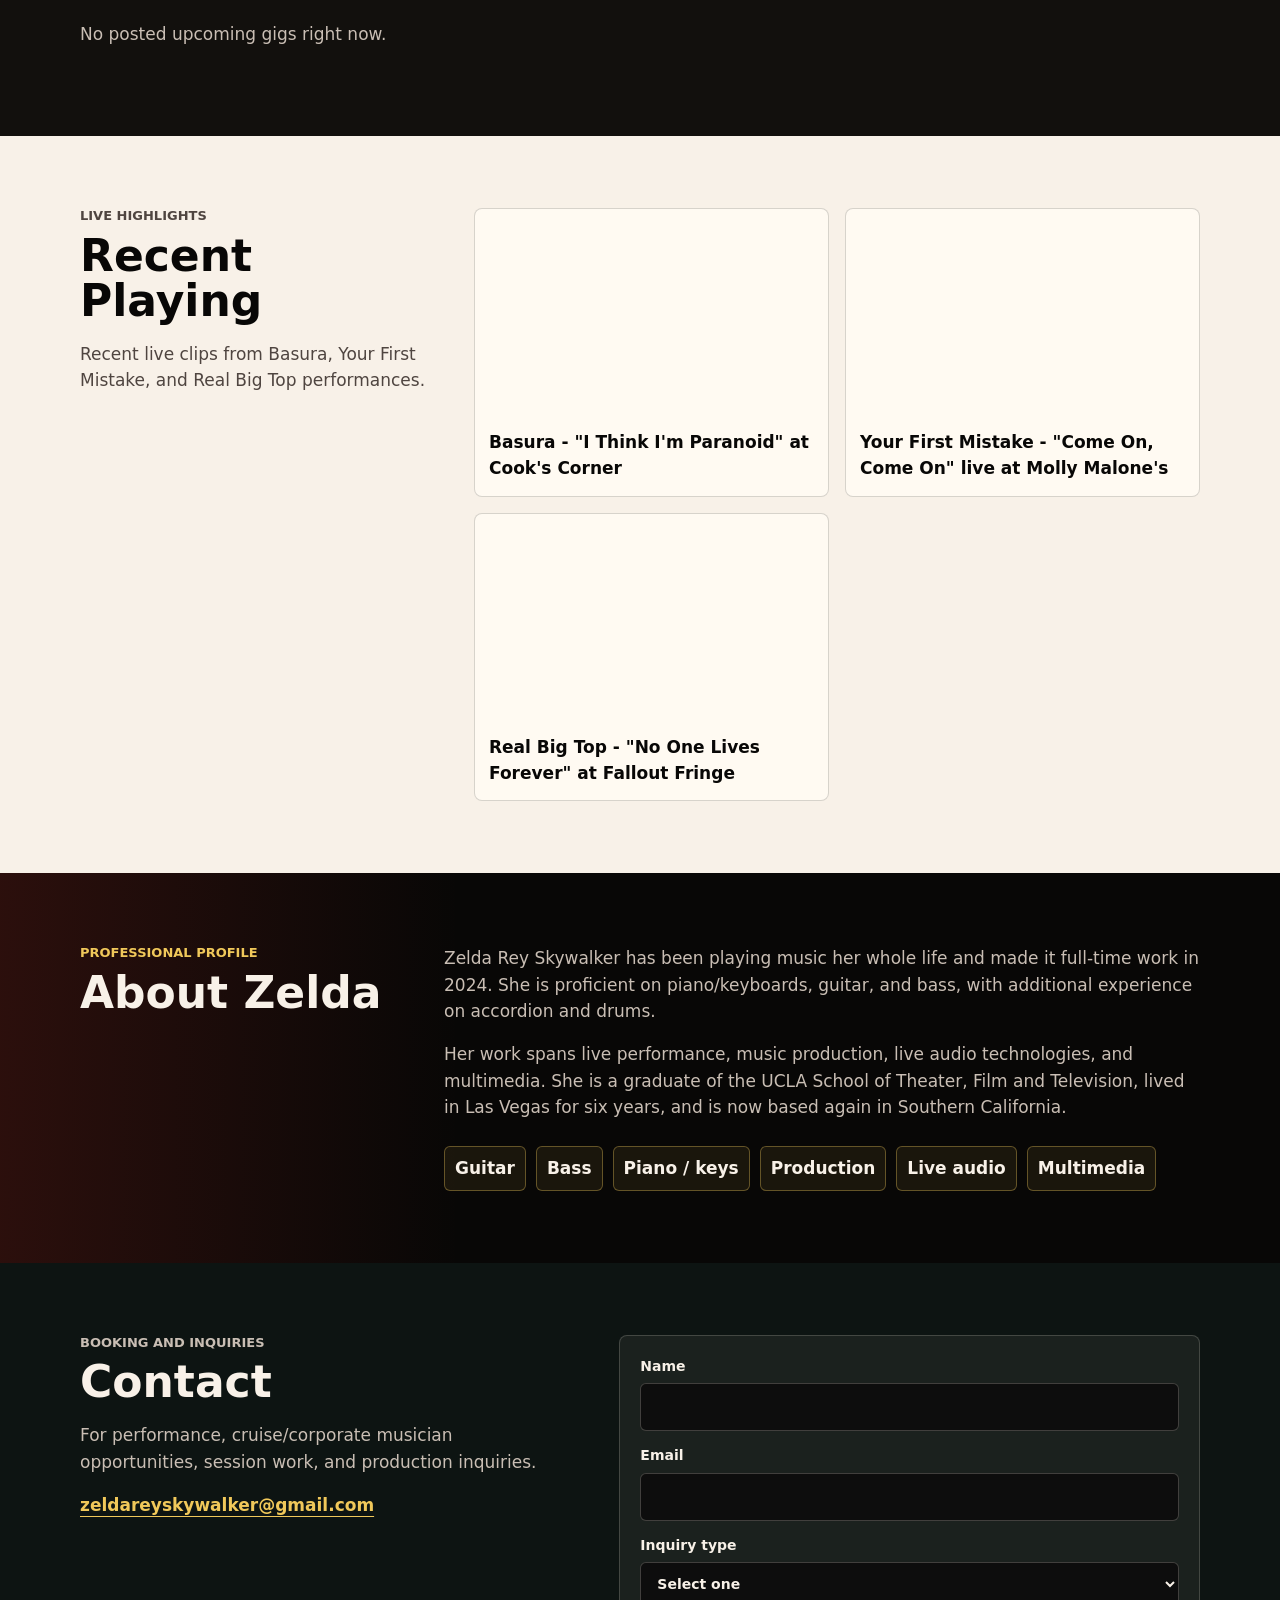
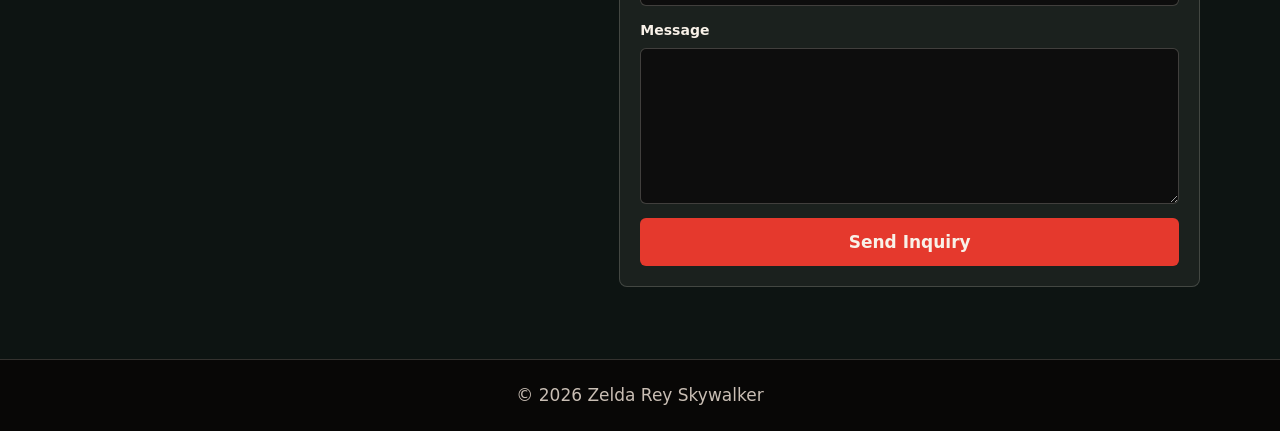
==== commit 2f5259c1: "Simplify project card captions" ====
--- a/index.html
+++ b/index.html
@@ -104,7 +104,6 @@
                 loading="lazy"
               >
               <span class="project-label">Basura</span>
-              <strong>Garbage tribute EPK</strong>
             </a>
 
             <a
@@ -121,7 +120,6 @@
                 loading="lazy"
               >
               <span class="project-label">Real Big Top</span>
-              <strong>Music and EPK link</strong>
             </a>
 
             <a
@@ -138,7 +136,6 @@
                 loading="lazy"
               >
               <span class="project-label">Your First Mistake</span>
-              <strong>Rock band EPK</strong>
             </a>
           </div>
         </div>
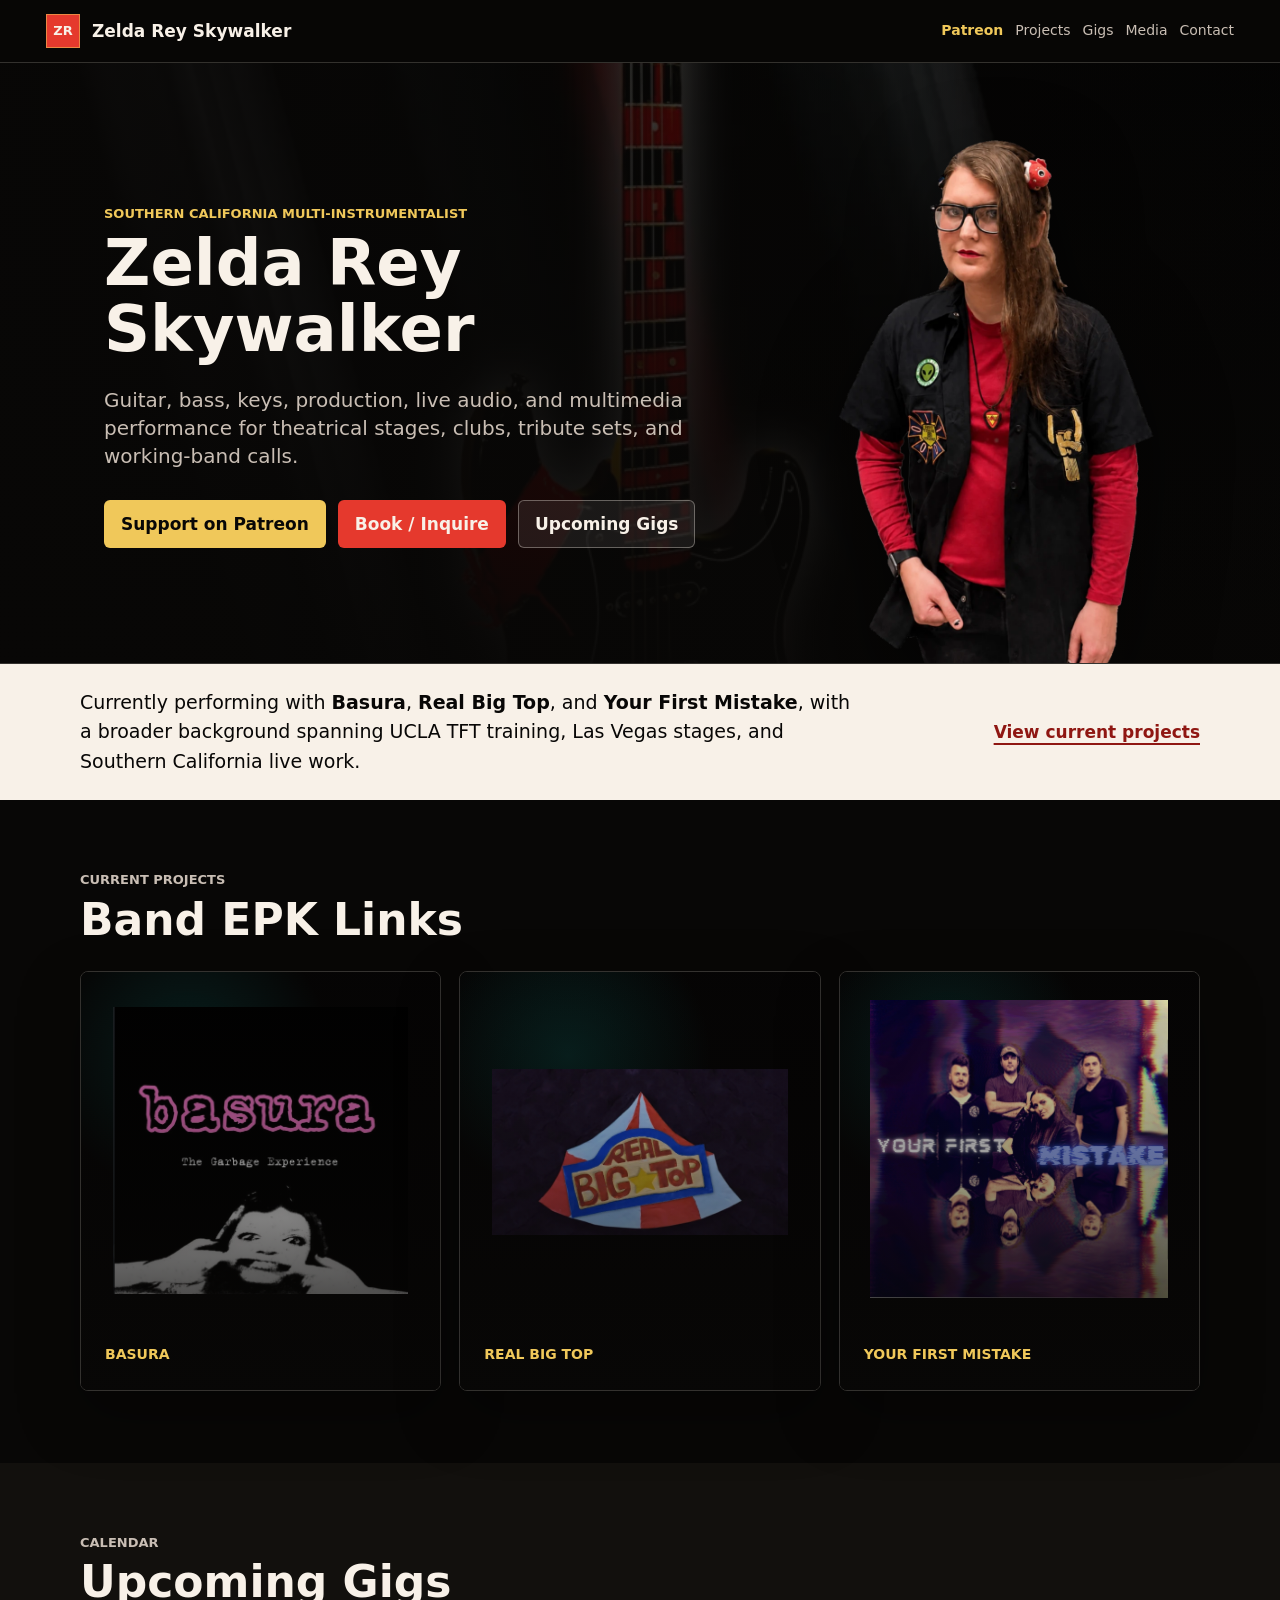
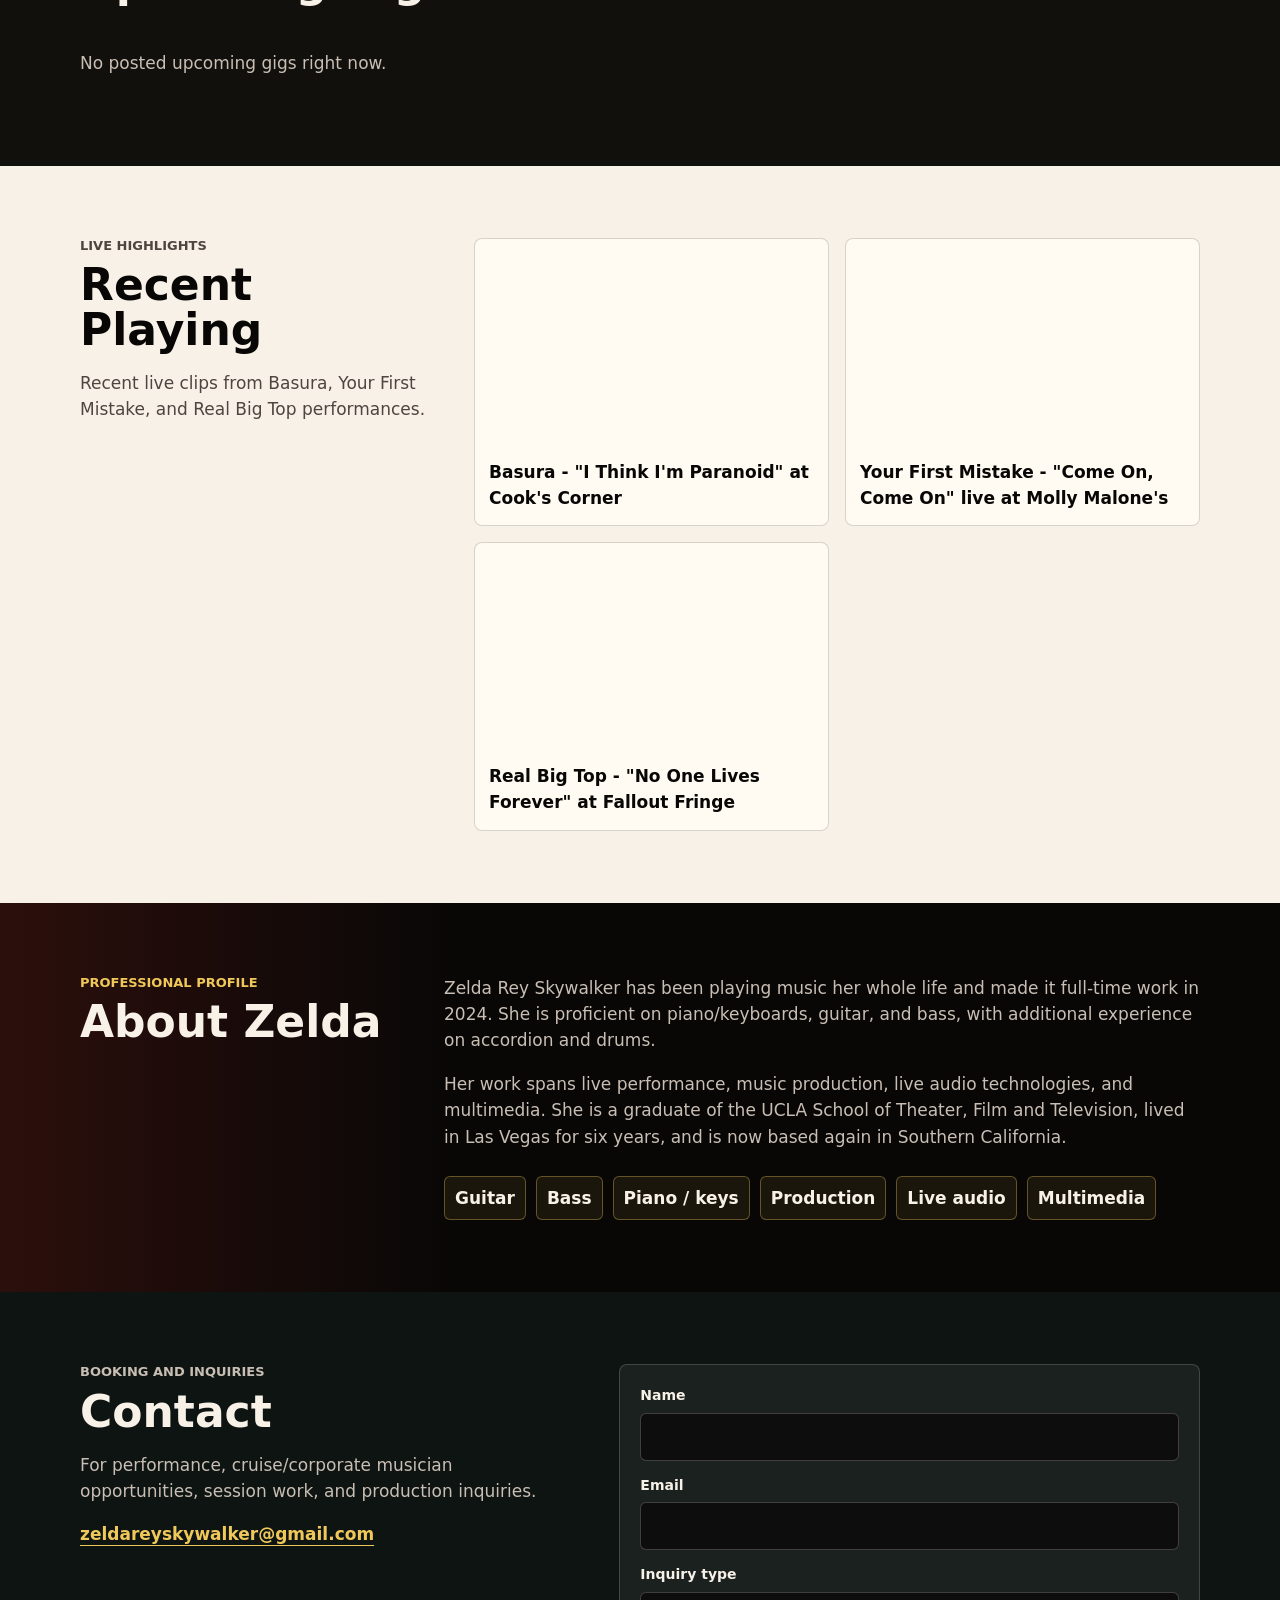
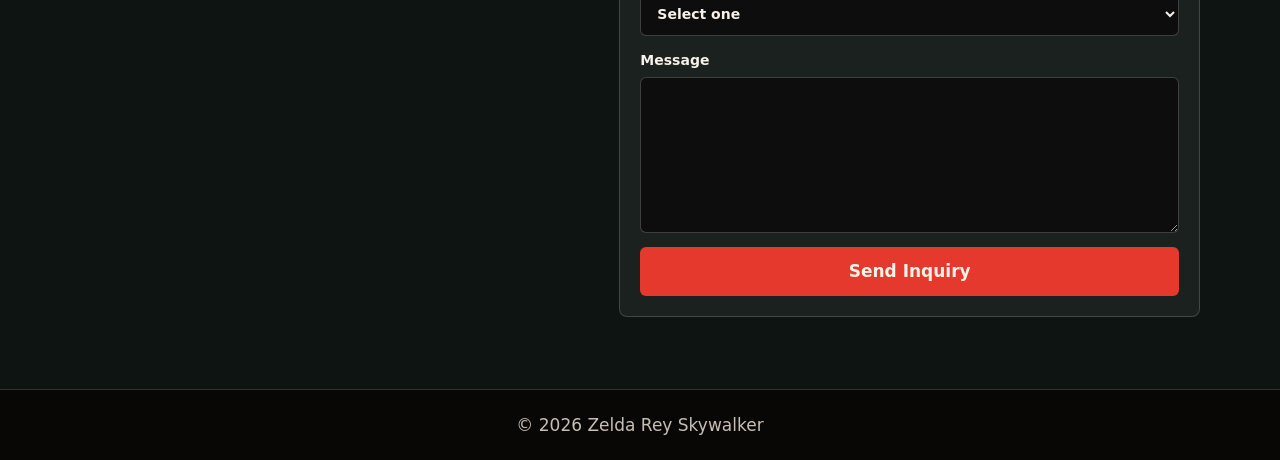
==== commit cd6ed358: "Add Your First Mistake to bio" ====
--- a/index.html
+++ b/index.html
@@ -74,8 +74,9 @@
       <section class="section intro-band" aria-label="Current focus">
         <div class="section-inner intro-grid">
           <p>
-            Currently performing with <strong>Basura</strong> and
-            <strong>Real Big Top</strong>, with a broader background spanning
+            Currently performing with <strong>Basura</strong>,
+            <strong>Real Big Top</strong>, and
+            <strong>Your First Mistake</strong>, with a broader background spanning
             UCLA TFT training, Las Vegas stages, and Southern California live work.
           </p>
           <a class="inline-link" href="#projects">View current projects</a>
